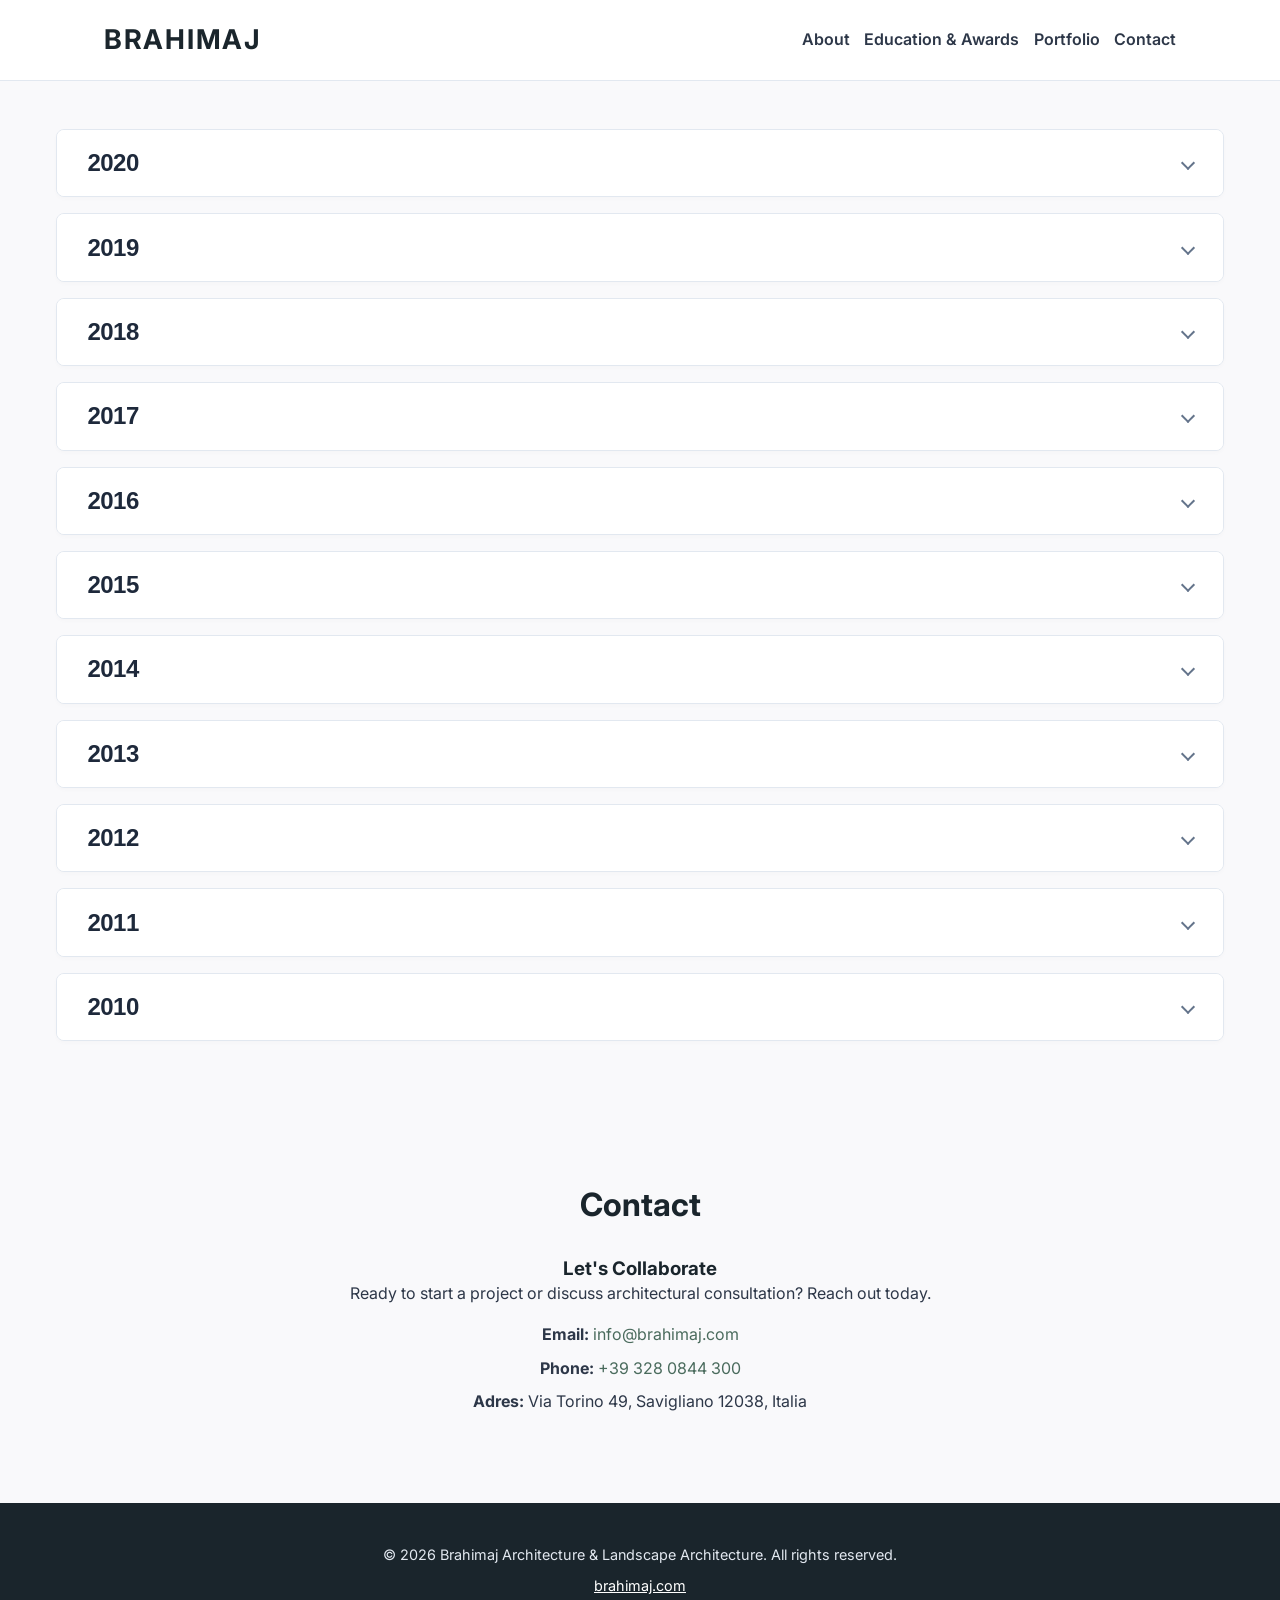
==== portfolio.html @ bae402e3 "Add files via upload" ====
<!DOCTYPE html>
<html lang="en">
<head>
  <meta charset="UTF-8">
  <meta name="viewport" content="width=device-width, initial-scale=1.0">
  <title>Brahimaj | Architecture & Landscape Architecture</title>
  <meta name="description" content="Portfolio of Brahimaj - Professional Architect & Landscape Architect. Discover awards, educational background, and architectural expertise.">
  <link rel="canonical" href="https://brahimaj.com/">
  <meta property="og:title" content="Brahimaj | Architecture & Landscape Architecture">
  <meta property="og:description" content="Explore the architectural and landscape design portfolio of Brahimaj.">
  <meta property="og:type" content="website">
  <meta property="og:url" content="https://brahimaj.com/">
  <meta property="og:image" content="profile.jpg">
  <link rel="preconnect" href="https://fonts.googleapis.com">
  <link rel="preconnect" href="https://fonts.gstatic.com" crossorigin>
  <link href="https://fonts.googleapis.com/css2?family=Inter:wght@300;400;600;700&display=swap" rel="stylesheet">
  <link rel="stylesheet" href="style.css">


</head>
<body>

  <a href="#main-content" class="skip-link">Skip to main content</a>

  <header class="header">
    <div class="container nav-container">
      <a href="https://brahimaj.com/" class="logo" aria-label="Brahimaj Architecture Homepage">BRAHIMAJ</a>
      <nav aria-label="Main Navigation">
        <ul class="nav-list">
          <li><a href="#about" class="nav-link">About</a></li>
          <li><a href="#qualifications" class="nav-link">Education & Awards</a></li>
          <li><a href="/portfolio" class="nav-link">Portfolio</a></li>
          <li><a href="#contact" class="nav-link">Contact</a></li>
        </ul>
      </nav>
    </div>
  </header>

<main class="portfolio-main">
  <div class="timeline-container">

    <div class="accordion-item">
      <button class="accordion-header" aria-expanded="false" aria-controls="content-2020">
        <span class="year-label">2020</span>
        <span class="accordion-icon" aria-hidden="true"></span>
      </button>
      
      <div id="content-2020" class="accordion-content" hidden>
        
        <section class="project-group">
          <h4 class="project-title">International Competition "Santiago Ydanez Museum"</h4>
          <div class="gallery-grid">
            <div class="gallery-item"><img src="img/101.jpg" alt="" loading="lazy"></div>
            <div class="gallery-item"><img src="img/102.jpg" alt="" loading="lazy"></div>
            <div class="gallery-item"><img src="img/103.jpg" alt="" loading="lazy"></div>
            <div class="gallery-item"><img src="img/104.jpg" alt="" loading="lazy"></div>
        </div>
            <p>Puente de Genave (Spain)</br>
            Project: Ermal Brahimaj (Teamleader), Elisa Siffredi, Elisa Raimondo, Sara Ghanadi, Amedeo Forcolin</p>
        </section>

        <section class="project-group">
          <h4 class="project-title">Competition "Pedestrian Bridge in the old Leopoldo II Bridge"</h4>
          <div class="gallery-grid">
            <div class="gallery-item"><img src="img/105.jpg" alt="" loading="lazy"></div>
            <div class="gallery-item"><img src="img/106.jpg" alt="" loading="lazy"></div>
            <div class="gallery-item"><img src="img/107.jpg" alt="" loading="lazy"></div>
            <div class="gallery-item"><img src="img/108.jpg" alt="" loading="lazy"></div>
        </div>
            <p>Prato (Italy)</br>
            Project: Ermal Brahimaj, Amedeo Forcolin, Guglielmo Guglielmi, Enrico Degiovanni, Sara Ghanadi, Elisa Siffredi</p>
        </section>

      </div>
    </div>

   
    <div class="accordion-item">
      <button class="accordion-header" aria-expanded="false" aria-controls="content-2019">
        <span class="year-label">2019</span>
        <span class="accordion-icon" aria-hidden="true"></span>
      </button>
      <div id="content-2019" class="accordion-content" hidden>
        <section class="project-group">
          <h4 class="project-title">International Competition "LETY MEMORIAL"</h4>
          <div class="gallery-grid">
            <div class="gallery-item"><img src="img/1901.jpg" alt="" loading="lazy"></div>
            <div class="gallery-item"><img src="img/1902.jpg" alt="" loading="lazy"></div>
            <div class="gallery-item"><img src="img/1903.jpg" alt="" loading="lazy"></div>
            <div class="gallery-item"><img src="img/1904.jpg" alt="" loading="lazy"></div>
        </div>
            <p>Lety (Czech Republic)</br>
            Project: Ermal Brahimaj (Teamleader), Alessio Primavera, Enrico Turini, Elena Varini, Robert Michaelis</p>
        </section>
      </div>
    </div>


 
    <div class="accordion-item">
      <button class="accordion-header" aria-expanded="false" aria-controls="content-2018">
        <span class="year-label">2018</span>
        <span class="accordion-icon" aria-hidden="true"></span>
      </button>
      
      <div id="content-2018" class="accordion-content" hidden>
        
        <section class="project-group">
          <h4 class="project-title">International Competition "Santiago Ydanez Museum"</h4>
          <div class="gallery-grid">
            <div class="gallery-item"><img src="img/101.jpg" alt="" loading="lazy"></div>
            <div class="gallery-item"><img src="img/102.jpg" alt="" loading="lazy"></div>
            <div class="gallery-item"><img src="img/103.jpg" alt="" loading="lazy"></div>
            <div class="gallery-item"><img src="img/104.jpg" alt="" loading="lazy"></div>
        </div>
            <p>Puente de Genave (Spain)</br>
            Project: Ermal Brahimaj (Teamleader), Elisa Siffredi, Elisa Raimondo, Sara Ghanadi, Amedeo Forcolin</p>
        </section>

        <section class="project-group">
          <h4 class="project-title">Competition "Pedestrian Bridge in the old Leopoldo II Bridge"</h4>
          <div class="gallery-grid">
            <div class="gallery-item"><img src="img/105.jpg" alt="" loading="lazy"></div>
            <div class="gallery-item"><img src="img/106.jpg" alt="" loading="lazy"></div>
            <div class="gallery-item"><img src="img/107.jpg" alt="" loading="lazy"></div>
            <div class="gallery-item"><img src="img/108.jpg" alt="" loading="lazy"></div>
        </div>
            <p>Prato (Italy)</br>
            Project: Ermal Brahimaj, Amedeo Forcolin, Guglielmo Guglielmi, Enrico Degiovanni, Sara Ghanadi, Elisa Siffredi</p>
        </section>

      </div>
    </div>

 
    <div class="accordion-item">
      <button class="accordion-header" aria-expanded="false" aria-controls="content-2017">
        <span class="year-label">2017</span>
        <span class="accordion-icon" aria-hidden="true"></span>
      </button>
      
      <div id="content-2017" class="accordion-content" hidden>
        
        <section class="project-group">
          <h4 class="project-title">International Competition "Santiago Ydanez Museum"</h4>
          <div class="gallery-grid">
            <div class="gallery-item"><img src="img/101.jpg" alt="" loading="lazy"></div>
            <div class="gallery-item"><img src="img/102.jpg" alt="" loading="lazy"></div>
            <div class="gallery-item"><img src="img/103.jpg" alt="" loading="lazy"></div>
            <div class="gallery-item"><img src="img/104.jpg" alt="" loading="lazy"></div>
        </div>
            <p>Puente de Genave (Spain)</br>
            Project: Ermal Brahimaj (Teamleader), Elisa Siffredi, Elisa Raimondo, Sara Ghanadi, Amedeo Forcolin</p>
        </section>

        <section class="project-group">
          <h4 class="project-title">Competition "Pedestrian Bridge in the old Leopoldo II Bridge"</h4>
          <div class="gallery-grid">
            <div class="gallery-item"><img src="img/105.jpg" alt="" loading="lazy"></div>
            <div class="gallery-item"><img src="img/106.jpg" alt="" loading="lazy"></div>
            <div class="gallery-item"><img src="img/107.jpg" alt="" loading="lazy"></div>
            <div class="gallery-item"><img src="img/108.jpg" alt="" loading="lazy"></div>
        </div>
            <p>Prato (Italy)</br>
            Project: Ermal Brahimaj, Amedeo Forcolin, Guglielmo Guglielmi, Enrico Degiovanni, Sara Ghanadi, Elisa Siffredi</p>
        </section>

      </div>
    </div>

  
    <div class="accordion-item">
      <button class="accordion-header" aria-expanded="false" aria-controls="content-2016">
        <span class="year-label">2016</span>
        <span class="accordion-icon" aria-hidden="true"></span>
      </button>
      <div id="content-2016" class="accordion-content" hidden>
        <section class="project-group">
          <h4 class="project-title">International Competition "EUROPAN CUNEO"</h4>
          <div class="gallery-grid">
            <div class="gallery-item"><img src="img/1601.jpg" alt="" loading="lazy"></div>
            <div class="gallery-item"><img src="img/1602.jpg" alt="" loading="lazy"></div>
            <div class="gallery-item"><img src="img/1603.jpg" alt="" loading="lazy"></div>
            <div class="gallery-item"><img src="img/1604.jpg" alt="" loading="lazy"></div>
        </div>
            <p>Cuneo (Italy)</br>
            Project: Ermal Brahimaj (Teamleader), Alessio Primavera, Roberta Sassone, Chiara Alifano, Gustavo Aranda, Serena Anfossi, Chiara Quintanal, Bianca Palmieri</p>
        </section>
      </div>
    </div>

  
    <div class="accordion-item">
      <button class="accordion-header" aria-expanded="false" aria-controls="content-2015">
        <span class="year-label">2015</span>
        <span class="accordion-icon" aria-hidden="true"></span>
      </button>
      
      <div id="content-2015" class="accordion-content" hidden>
        
        <section class="project-group">
          <h4 class="project-title">International Competition "Santiago Ydanez Museum"</h4>
          <div class="gallery-grid">
            <div class="gallery-item"><img src="img/101.jpg" alt="" loading="lazy"></div>
            <div class="gallery-item"><img src="img/102.jpg" alt="" loading="lazy"></div>
            <div class="gallery-item"><img src="img/103.jpg" alt="" loading="lazy"></div>
            <div class="gallery-item"><img src="img/104.jpg" alt="" loading="lazy"></div>
        </div>
            <p>Puente de Genave (Spain)</br>
            Project: Ermal Brahimaj (Teamleader), Elisa Siffredi, Elisa Raimondo, Sara Ghanadi, Amedeo Forcolin</p>
        </section>

        <section class="project-group">
          <h4 class="project-title">Competition "Pedestrian Bridge in the old Leopoldo II Bridge"</h4>
          <div class="gallery-grid">
            <div class="gallery-item"><img src="img/105.jpg" alt="" loading="lazy"></div>
            <div class="gallery-item"><img src="img/106.jpg" alt="" loading="lazy"></div>
            <div class="gallery-item"><img src="img/107.jpg" alt="" loading="lazy"></div>
            <div class="gallery-item"><img src="img/108.jpg" alt="" loading="lazy"></div>
        </div>
            <p>Prato (Italy)</br>
            Project: Ermal Brahimaj, Amedeo Forcolin, Guglielmo Guglielmi, Enrico Degiovanni, Sara Ghanadi, Elisa Siffredi</p>
        </section>

      </div>
    </div>

 
    <div class="accordion-item">
      <button class="accordion-header" aria-expanded="false" aria-controls="content-2014">
        <span class="year-label">2014</span>
        <span class="accordion-icon" aria-hidden="true"></span>
      </button>
      
      <div id="content-2014" class="accordion-content" hidden>
        
        <section class="project-group">
          <h4 class="project-title">International Competition "Santiago Ydanez Museum"</h4>
          <div class="gallery-grid">
            <div class="gallery-item"><img src="img/101.jpg" alt="" loading="lazy"></div>
            <div class="gallery-item"><img src="img/102.jpg" alt="" loading="lazy"></div>
            <div class="gallery-item"><img src="img/103.jpg" alt="" loading="lazy"></div>
            <div class="gallery-item"><img src="img/104.jpg" alt="" loading="lazy"></div>
        </div>
            <p>Puente de Genave (Spain)</br>
            Project: Ermal Brahimaj (Teamleader), Elisa Siffredi, Elisa Raimondo, Sara Ghanadi, Amedeo Forcolin</p>
        </section>

        <section class="project-group">
          <h4 class="project-title">Competition "Pedestrian Bridge in the old Leopoldo II Bridge"</h4>
          <div class="gallery-grid">
            <div class="gallery-item"><img src="img/105.jpg" alt="" loading="lazy"></div>
            <div class="gallery-item"><img src="img/106.jpg" alt="" loading="lazy"></div>
            <div class="gallery-item"><img src="img/107.jpg" alt="" loading="lazy"></div>
            <div class="gallery-item"><img src="img/108.jpg" alt="" loading="lazy"></div>
        </div>
            <p>Prato (Italy)</br>
            Project: Ermal Brahimaj, Amedeo Forcolin, Guglielmo Guglielmi, Enrico Degiovanni, Sara Ghanadi, Elisa Siffredi</p>
        </section>

      </div>
    </div>


   
    <div class="accordion-item">
      <button class="accordion-header" aria-expanded="false" aria-controls="content-2013">
        <span class="year-label">2013</span>
        <span class="accordion-icon" aria-hidden="true"></span>
      </button>
      
      <div id="content-2013" class="accordion-content" hidden>
        
        <section class="project-group">
          <h4 class="project-title">International Competition "Santiago Ydanez Museum"</h4>
          <div class="gallery-grid">
            <div class="gallery-item"><img src="img/101.jpg" alt="" loading="lazy"></div>
            <div class="gallery-item"><img src="img/102.jpg" alt="" loading="lazy"></div>
            <div class="gallery-item"><img src="img/103.jpg" alt="" loading="lazy"></div>
            <div class="gallery-item"><img src="img/104.jpg" alt="" loading="lazy"></div>
        </div>
            <p>Puente de Genave (Spain)</br>
            Project: Ermal Brahimaj (Teamleader), Elisa Siffredi, Elisa Raimondo, Sara Ghanadi, Amedeo Forcolin</p>
        </section>

        <section class="project-group">
          <h4 class="project-title">Competition "Pedestrian Bridge in the old Leopoldo II Bridge"</h4>
          <div class="gallery-grid">
            <div class="gallery-item"><img src="img/105.jpg" alt="" loading="lazy"></div>
            <div class="gallery-item"><img src="img/106.jpg" alt="" loading="lazy"></div>
            <div class="gallery-item"><img src="img/107.jpg" alt="" loading="lazy"></div>
            <div class="gallery-item"><img src="img/108.jpg" alt="" loading="lazy"></div>
        </div>
            <p>Prato (Italy)</br>
            Project: Ermal Brahimaj, Amedeo Forcolin, Guglielmo Guglielmi, Enrico Degiovanni, Sara Ghanadi, Elisa Siffredi</p>
        </section>

      </div>
    </div>

 
    <div class="accordion-item">
      <button class="accordion-header" aria-expanded="false" aria-controls="content-2012">
        <span class="year-label">2012</span>
        <span class="accordion-icon" aria-hidden="true"></span>
      </button>
      
      <div id="content-2012" class="accordion-content" hidden>
        
        <section class="project-group">
          <h4 class="project-title">Competition "New school building for Arbon"</h4>
          <div class="gallery-grid">
            <div class="gallery-item"><img src="img/1201.jpg" alt="" loading="lazy"></div>
            <div class="gallery-item"><img src="img/1202.jpg" alt="" loading="lazy"></div>
            <div class="gallery-item"><img src="img/1203.jpg" alt="" loading="lazy"></div>
            <div class="gallery-item"><img src="img/1204.jpg" alt="" loading="lazy"></div>
        </div>
            <p>Arbon (Swiss)</br>
            Project: Ermal Brahimaj (Teamleader), Alessio Primavera, Enrico Casetta, Luca Tesio, Robert Michaelis</p>
        </section>

        <section class="project-group">
          <h4 class="project-title">Competition "Riqualificazione di Malga Fosse"</h4>
          <div class="gallery-grid">
            <div class="gallery-item"><img src="img/1205.jpg" alt="" loading="lazy"></div>
            <div class="gallery-item"><img src="img/1206.jpg" alt="" loading="lazy"></div>
            <div class="gallery-item"><img src="img/1207.jpg" alt="" loading="lazy"></div>
            <div class="gallery-item"><img src="img/1208.jpg" alt="" loading="lazy"></div>
        </div>
            <p>Passo Rolle (Italy)</br>
            Project: Ermal Brahimaj (Teamleader), Alessio Primavera, Elisa Colombano, Emanuele Meinero</p>
        </section>
        
        <section class="project-group">
          <h4 class="project-title"><strong>1st Prize</strong> Competition of ideas "Riqualificazione della Piazza Nuova nel Comune di Aisone"</h4>
          <div class="gallery-grid">
            <div class="gallery-item"><img src="img/1209.jpg" alt="" loading="lazy"></div>
            <div class="gallery-item"><img src="img/1210.jpg" alt="" loading="lazy"></div>
            <div class="gallery-item"><img src="img/1211.jpg" alt="" loading="lazy"></div>
            <div class="gallery-item"><img src="img/1212.jpg" alt="" loading="lazy"></div>
        </div>
            <p>Aisone (Italy)</br>
            Project: Ermal Brahimaj (Teamleader), Marzia Bertaina, Monica Gribaudo</p>
        </section>

        <section class="project-group">
          <h4 class="project-title">Restricted Competition "Kulturquartier Historische Neustadt Lemgo"</h4>
          <div class="gallery-grid">
            <div class="gallery-item"><img src="img/1213.jpg" alt="" loading="lazy"></div>
            <div class="gallery-item"><img src="img/1214.jpg" alt="" loading="lazy"></div>
            <div class="gallery-item"><img src="img/1215.jpg" alt="" loading="lazy"></div>
            <div class="gallery-item"><img src="img/1216.jpg" alt="" loading="lazy"></div>
        </div>
            <p>Lemgo (Germany)</br>
            Project: Ermal Brahimaj (Teamleader), Alessio Primavera, Jörg Seitz, Robert Michaelis</p>
        </section>
      </div>
    </div>




































   
    <div class="accordion-item">
      <button class="accordion-header" aria-expanded="false" aria-controls="content-2011">
        <span class="year-label">2011</span>
        <span class="accordion-icon" aria-hidden="true"></span>
      </button>
      <div id="content-2011" class="accordion-content" hidden>
        <section class="project-group">
          <h4 class="project-title">Competition "Neubau Kindergarten und Musikprobelokal"</h4>
          <div class="gallery-grid">
            <div class="gallery-item"><img src="img/1101.jpg" alt="" loading="lazy"></div>
            <div class="gallery-item"><img src="img/1102.jpg" alt="" loading="lazy"></div>
            <div class="gallery-item"><img src="img/1103.jpg" alt="" loading="lazy"></div>
            <div class="gallery-item"><img src="img/1104.jpg" alt="" loading="lazy"></div>
        </div>
            <p>Schluderns (Italy)</br>
            Project: Ermal Brahimaj, LDA Studio, 2XLRM Architetti, Wolfgang Piller</p>
        </section>
        <section class="project-group">
          <h4 class="project-title">International Competition "New Bauhaus Museum"</h4>
          <div class="gallery-grid">
            <div class="gallery-item"><img src="img/1105.jpg" alt="" loading="lazy"></div>
            <div class="gallery-item"><img src="img/1106.jpg" alt="" loading="lazy"></div>
            <div class="gallery-item"><img src="img/1107.jpg" alt="" loading="lazy"></div>
            <div class="gallery-item"><img src="img/1108.jpg" alt="" loading="lazy"></div>
        </div>
            <p>Weimar (Germany)</br>
            Project: Ermal Brahimaj, Robert Michaelis</p>
        </section>
        <section class="project-group">
          <h4 class="project-title">International Competition "Olympic Infopoint"</h4>
          <div class="gallery-grid">
            <div class="gallery-item"><img src="img/1109.jpg" alt="" loading="lazy"></div>
            <div class="gallery-item"><img src="img/1110.jpg" alt="" loading="lazy"></div>
            <div class="gallery-item"><img src="img/1111.jpg" alt="" loading="lazy"></div>
            <div class="gallery-item"><img src="img/1112.jpg" alt="" loading="lazy"></div>
        </div>
            <p>London (UK)</br>
            Project: Ermal Brahimaj, Emanuele Meinero, Silvana Rodriguez, Monica Gribaudo</p>
        </section>
        <section class="project-group">
          <h4 class="project-title">International Competition "Serlachius Museum"</h4>
          <div class="gallery-grid">
            <div class="gallery-item"><img src="img/1113.jpg" alt="" loading="lazy"></div>
            <div class="gallery-item"><img src="img/1114.jpg" alt="" loading="lazy"></div>
            <div class="gallery-item"><img src="img/1115.jpg" alt="" loading="lazy"></div>
            <div class="gallery-item"><img src="img/1116.jpg" alt="" loading="lazy"></div>
        </div>
            <p>Mänttä (Finland)</br>
            Project: Ermal Brahimaj (Teamleader), Emanuele Meinero, Igor Selle, Bledar Seferi</p>
        </section>
      </div>
    </div>

    <div class="accordion-item">
      <button class="accordion-header" aria-expanded="false" aria-controls="content-2010">
        <span class="year-label">2010</span>
        <span class="accordion-icon" aria-hidden="true"></span>
      </button>
      <div id="content-2010" class="accordion-content" hidden>
        <section class="project-group">
          <h4 class="project-title">International Competition "Santiago Ydanez Museum"</h4>
          <div class="gallery-grid">
            <div class="gallery-item"><img src="img/101.jpg" alt="" loading="lazy"></div>
            <div class="gallery-item"><img src="img/102.jpg" alt="" loading="lazy"></div>
            <div class="gallery-item"><img src="img/103.jpg" alt="" loading="lazy"></div>
            <div class="gallery-item"><img src="img/104.jpg" alt="" loading="lazy"></div>
        </div>
            <p>Puente de Genave (Spain)</br>
            Project: Ermal Brahimaj (Teamleader), Elisa Siffredi, Elisa Raimondo, Sara Ghanadi, Amedeo Forcolin</p>
        </section>
        <section class="project-group">
          <h4 class="project-title">Competition "Pedestrian Bridge in the old Leopoldo II Bridge"</h4>
          <div class="gallery-grid">
            <div class="gallery-item"><img src="img/105.jpg" alt="" loading="lazy"></div>
            <div class="gallery-item"><img src="img/106.jpg" alt="" loading="lazy"></div>
            <div class="gallery-item"><img src="img/107.jpg" alt="" loading="lazy"></div>
            <div class="gallery-item"><img src="img/108.jpg" alt="" loading="lazy"></div>
        </div>
            <p>Prato (Italy)</br>
            Project: Ermal Brahimaj, Amedeo Forcolin, Guglielmo Guglielmi, Enrico Degiovanni, Sara Ghanadi, Elisa Siffredi</p>
        </section>
        <section class="project-group">
          <h4 class="project-title">International Competition "New City Library Bressanone"</h4>
          <div class="gallery-grid">
            <div class="gallery-item"><img src="img/109.jpg" alt="" loading="lazy"></div>
            <div class="gallery-item"><img src="img/110.jpg" alt="" loading="lazy"></div>
            <div class="gallery-item"><img src="img/111.jpg" alt="" loading="lazy"></div>
            <div class="gallery-item"><img src="img/112.jpg" alt="" loading="lazy"></div>
        </div>
            <p>Bressanone (Italy)</br>
            Project: Ermal Brahimaj, Paolo Luciano, Enrico Degiovanni, Elisa Colombano</p>
        </section>
        <section class="project-group">
          <h4 class="project-title">International competition on the future of north Turin"</h4>
          <div class="gallery-grid">
            <div class="gallery-item"><img src="img/113.jpg" alt="" loading="lazy"></div>
            <div class="gallery-item"><img src="img/114.jpg" alt="" loading="lazy"></div>
            <div class="gallery-item"><img src="img/115.jpg" alt="" loading="lazy"></div>
            <div class="gallery-item"><img src="img/116.jpg" alt="" loading="lazy"></div>
        </div>
            <p>Turin (Italy)</br>
            Project: Ermal Brahimaj, Monica Gribaudo, Paolo Luciano</p>
        </section>
        <section class="project-group">
          <h4 class="project-title">International Competition Villa della Regina</h4>
          <div class="gallery-grid">
            <div class="gallery-item"><img src="img/117.jpg" alt="" loading="lazy"></div>
            <div class="gallery-item"><img src="img/118.jpg" alt="" loading="lazy"></div>
            <div class="gallery-item"><img src="img/119.jpg" alt="" loading="lazy"></div>
            <div class="gallery-item"><img src="img/120.jpg" alt="" loading="lazy"></div>
        </div>
            <p>Turin (Italy)</br>
            Project: Ermal Brahimaj, Amedeo Forcolin, Ignazio Caruso, Igor Selle</p>
        </section>
        <section class="project-group">
          <h4 class="project-title">Competition for the construction of a residential neighborhood in Ghezzi</h4>
          <div class="gallery-grid">
            <div class="gallery-item"><img src="img/121.jpg" alt="" loading="lazy"></div>
            <div class="gallery-item"><img src="img/122.jpg" alt="" loading="lazy"></div>
            <div class="gallery-item"><img src="img/123.jpg" alt="" loading="lazy"></div>
            <div class="gallery-item"><img src="img/124.jpg" alt="" loading="lazy"></div>
        </div>
            <p>Chioggia (Italy)</br>
            Project: Ermal Brahimaj, Amedeo Forcolin, Igor Selle</p>
        </section>
      </div>
    </div>
  </div>

</main>

    <section id="contact" class="contact-section" aria-labelledby="contact-title">
      <div class="container">
        <h2 id="contact-title" class="section-title">Contact</h2>
          <div class="contact-info">
            <h3>Let's Collaborate</h3>
            <p>Ready to start a project or discuss architectural consultation? Reach out today.</p>
            <ul class="info-list">
              <li><strong>Email:</strong> <a href="mailto:info@brahimaj.com">info@brahimaj.com</a></li>
              <li><strong>Phone:</strong> <a href="tel:+39 328 0844 300">+39 328 0844 300</a></li>
              <li><strong>Adres:</strong> Via Torino 49, Savigliano 12038, Italia</li>
            </ul>
          </div>
      </div>
    </section>

  </main>

  <footer class="footer">
    <div class="container footer-content">
      <p>&copy; 2026 Brahimaj Architecture & Landscape Architecture. All rights reserved.</p>
      <p><a href="https://brahimaj.com/" class="footer-link">brahimaj.com</a></p>
    </div>
  </footer>

  <script>
    document.addEventListener('DOMContentLoaded', () => {
      const accordionHeaders = document.querySelectorAll('.accordion-header');
      accordionHeaders.forEach(header => {
        header.addEventListener('click', () => {
          const isExpanded = header.getAttribute('aria-expanded') === 'true';
          const contentId = header.getAttribute('aria-controls');
          const contentElement = document.getElementById(contentId);

          header.setAttribute('aria-expanded', !isExpanded);

          if (isExpanded) {
            contentElement.setAttribute('hidden', '');
          } else {
            contentElement.removeAttribute('hidden');
          }
        });
      });
    });
  </script>

</body>
</html>
---- style.css ----
:root {
  --primary-color: #1a252c; 
  --accent-color: #4a6b5d;    
  --background-light: #f9f9fb;  
  --card-bg: #ffffff;
  --text-main: #2d3748;
  --text-muted: #64748b;
  --border-color: #e2e8f0;
  --focus-ring: #2563eb;

  --font-family: 'Inter', -apple-system, BlinkMacSystemFont, "Segoe UI", Roboto, sans-serif;
  --container-width: 1120px;
  --transition-fast: 0.2s ease;
}

*, *::before, *::after {
  box-sizing: border-box;
  margin: 0;
  padding: 0;
}

html {
  scroll-behavior: smooth;
  font-size: 100%;
}

body {
  font-family: var(--font-family);
  background-color: var(--background-light);
  color: var(--text-main);
  line-height: 1.6;
  margin: 0;
  padding: 0;
}

a {
  color: var(--accent-color);
  text-decoration: none;
  transition: color var(--transition-fast);
}

a:hover, a:focus {
  text-decoration: underline;
}

:focus-visible {
  outline: 3px solid var(--focus-ring);
  outline-offset: 3px;
}

.skip-link {
  position: absolute;
  top: -100px;
  left: 1rem;
  background: var(--primary-color);
  color: #fff;
  padding: 0.75rem 1.25rem;
  z-index: 1000;
  transition: top var(--transition-fast);
}

.skip-link:focus {
  top: 1rem;
}

.container {
  max-width: var(--container-width);
  margin: 0 auto;
  padding: 0 1.5rem;
}

h1, h2, h3, h4 {
  color: var(--primary-color);
  line-height: 1.25;
}

.section-title {
  font-size: 2rem;
  text-align: center;
  margin-bottom: 2rem;
  font-weight: 700;
}

.btn {
  display: inline-block;
  padding: 0.85rem 1.75rem;
  border-radius: 4px;
  font-weight: 600;
  cursor: pointer;
  border: none;
  margin-right: 1rem;
  transition: background-color var(--transition-fast), transform var(--transition-fast);
}

.btn-primary {
  background-color: var(--primary-color);
  color: #ffffff;
}

.btn-primary:hover {
  background-color: var(--accent-color);
  text-decoration: none;
}

.header {
  background: #ffffff;
  border-bottom: 1px solid var(--border-color);
  position: sticky;
  top: 0;
  z-index: 100;
}

.nav-container {
  display: flex;
  justify-content: space-between;
  align-items: center;
  height: 80px;
  width: 100%;
}

.logo {
  font-size: 1.7rem;
  font-weight: 700;
  letter-spacing: 1.7px;
  color: var(--primary-color);
}

.nav-list {
  display: flex;
  list-style: none;
  gap: 0.9rem;
}

.nav-link {
  color: var(--text-main);
  font-weight: 600;
  text-align: center;
}

.nav-link:hover {
  color: var(--accent-color);
}

.hero-section {
  padding: 3rem 0;
}

.hero-grid {
  display: grid;
  grid-template-columns: 1fr;
  gap: 2rem;
  align-items: center;
}

@media (min-width: 768px) {
  .hero-grid {
    grid-template-columns: 1fr 1fr;
  }
}

.hero-image-wrapper {
  overflow: hidden;
  align-items: center;
  display: flex;
  margin-left: auto;
  margin-right: auto;
}

.profile-img {
  width: 300px;
  height: auto;
  display: flex;
  object-fit: cover;
  align-items: center;
}

.subtitle {
  display: block;
  text-transform: uppercase;
  font-size: 0.875rem;
  letter-spacing: 1.5px;
  color: var(--accent-color);
  font-weight: 600;
  margin-bottom: 0.75rem;
}

.hero-text h1 {
  font-size: 2.5rem;
  margin-bottom: 1.25rem;
}

.bio {
  color: var(--text-muted);
  font-size: 1.125rem;
  margin-bottom: 2rem;
}

.qualifications-section {
  padding: 3rem 0;
  background-color: #ffffff;
}

.qualifications-grid {
  display: grid;
  grid-template-columns: 1fr;
  gap: 2rem;
}

@media (min-width: 768px) {
  .qualifications-grid {
    grid-template-columns: 1fr 1fr;
  }
}

.card {
  background: var(--background-light);
  padding: 2.5rem;
  border-radius: 8px;
  border: 1px solid var(--border-color);
}

.card h3 {
  font-size: 1.4rem;
  margin-bottom: 1.5rem;
  padding-bottom: 0.5rem;
  border-bottom: 2px solid var(--accent-color);
}

.timeline-list {
  list-style: none;
}

.timeline-item {
  margin-bottom: 1.75rem;
}

.timeline-item:last-child {
  margin-bottom: 0;
}

.timeline-item h4 {
  font-size: 1rem;
  margin: 0.25rem 0;
}

.timeline-item .institution {
  color: var(--text-muted);
  font-size: 0.95rem;
}

.contact-section {
  padding: 5rem 0;
  text-align: center;
}

@media (min-width: 768px) {
  .contact-grid {
    grid-template-columns: 1fr 1fr;
  }
}

.info-list {
  list-style: none;
  margin-top: 1rem;
}

.info-list li {
  margin-bottom: 0.5rem;
}

.footer {
  background-color: var(--primary-color);
  color: #e2e8f0;
  padding: 2.5rem 0;
  text-align: center;
  font-size: 0.9rem;
}

.footer-content {
  display: flex;
  flex-direction: column;
  gap: 0.5rem;
}

.footer-link {
  color: #ffffff;
  text-decoration: underline;
}

.gallery-item img {
  width: 100%;
  height: 240px;        
  object-fit: cover;      
  border-radius: 4px;     
  display: block;
  transition: transform 0.3s ease;
}

.gallery-item img:hover {
  transform: scale(1.15);
}

@media (max-width: 900px) {
  .gallery-grid {
    grid-template-columns: repeat(2, 1fr);
  }
}

@media (max-width: 500px) {
  .gallery-grid {
    grid-template-columns: 1fr;
  }
  
  .gallery-item img {
    height: 280px; 
  }
}

.timeline-container {
  max-width: 1200px;
  margin: 2rem auto;
  padding: 1rem;
}

.accordion-item {
  margin-bottom: 1rem;
  border: 1px solid #e2e8f0;
  border-radius: 8px;
  background-color: #ffffff;
  overflow: hidden;
  box-shadow: 0 2px 4px rgba(0, 0, 0, 0.02);
  margin-left: auto;
  margin-right: auto;
}

.accordion-header {
  width: 100%;
  display: flex;
  justify-content: space-between;
  align-items: center;
  padding: 1.2rem 1.9rem;
  background-color: #ffffff;
  border: none;
  cursor: pointer;
  text-align: left;
  transition: background-color 0.2s ease;
}

.accordion-header:hover {
  background-color: #f8fafc;
}

.year-label {
  font-size: 1.5rem;
  font-weight: 600;
  color: #1e293b;
  letter-spacing: -0.5px;
}

.accordion-icon {
  width: 10px;
  height: 10px;
  border-right: 2px solid #64748b;
  border-bottom: 2px solid #64748b;
  transform: rotate(45deg);
  transition: transform 0.3s ease;
}

.accordion-header[aria-expanded="true"] .accordion-icon {
  transform: rotate(-135deg);
}

.accordion-content {
  padding: 0 2rem 2rem 2rem;
  border-top: 1px solid #f1f5f9;
  background-color: #fafbfc;
}

.project-group {
  margin-top: 2rem;
}

.project-title {
  font-size: 1.1rem;
  font-weight: 500;
  color: #334155;
  margin-bottom: 1rem;
  padding-bottom: 0.5rem;
  border-bottom: 1px solid #e2e8f0;
}

.gallery-grid {
  display: grid;
  grid-template-columns: repeat(4, 1fr);
  gap: 1rem;
}

.gallery-item img {
  width: 100%;
  height: 200px;
  object-fit: cover;
  border-radius: 4px;
  display: block;
}

@media (max-width: 900px) {
  .gallery-grid {
    grid-template-columns: repeat(2, 1fr);
  }
}

@media (max-width: 500px) {
  .gallery-grid {
    grid-template-columns: 1fr;
  }
  .accordion-header {
    padding: 1rem 1.25rem;
  }
}
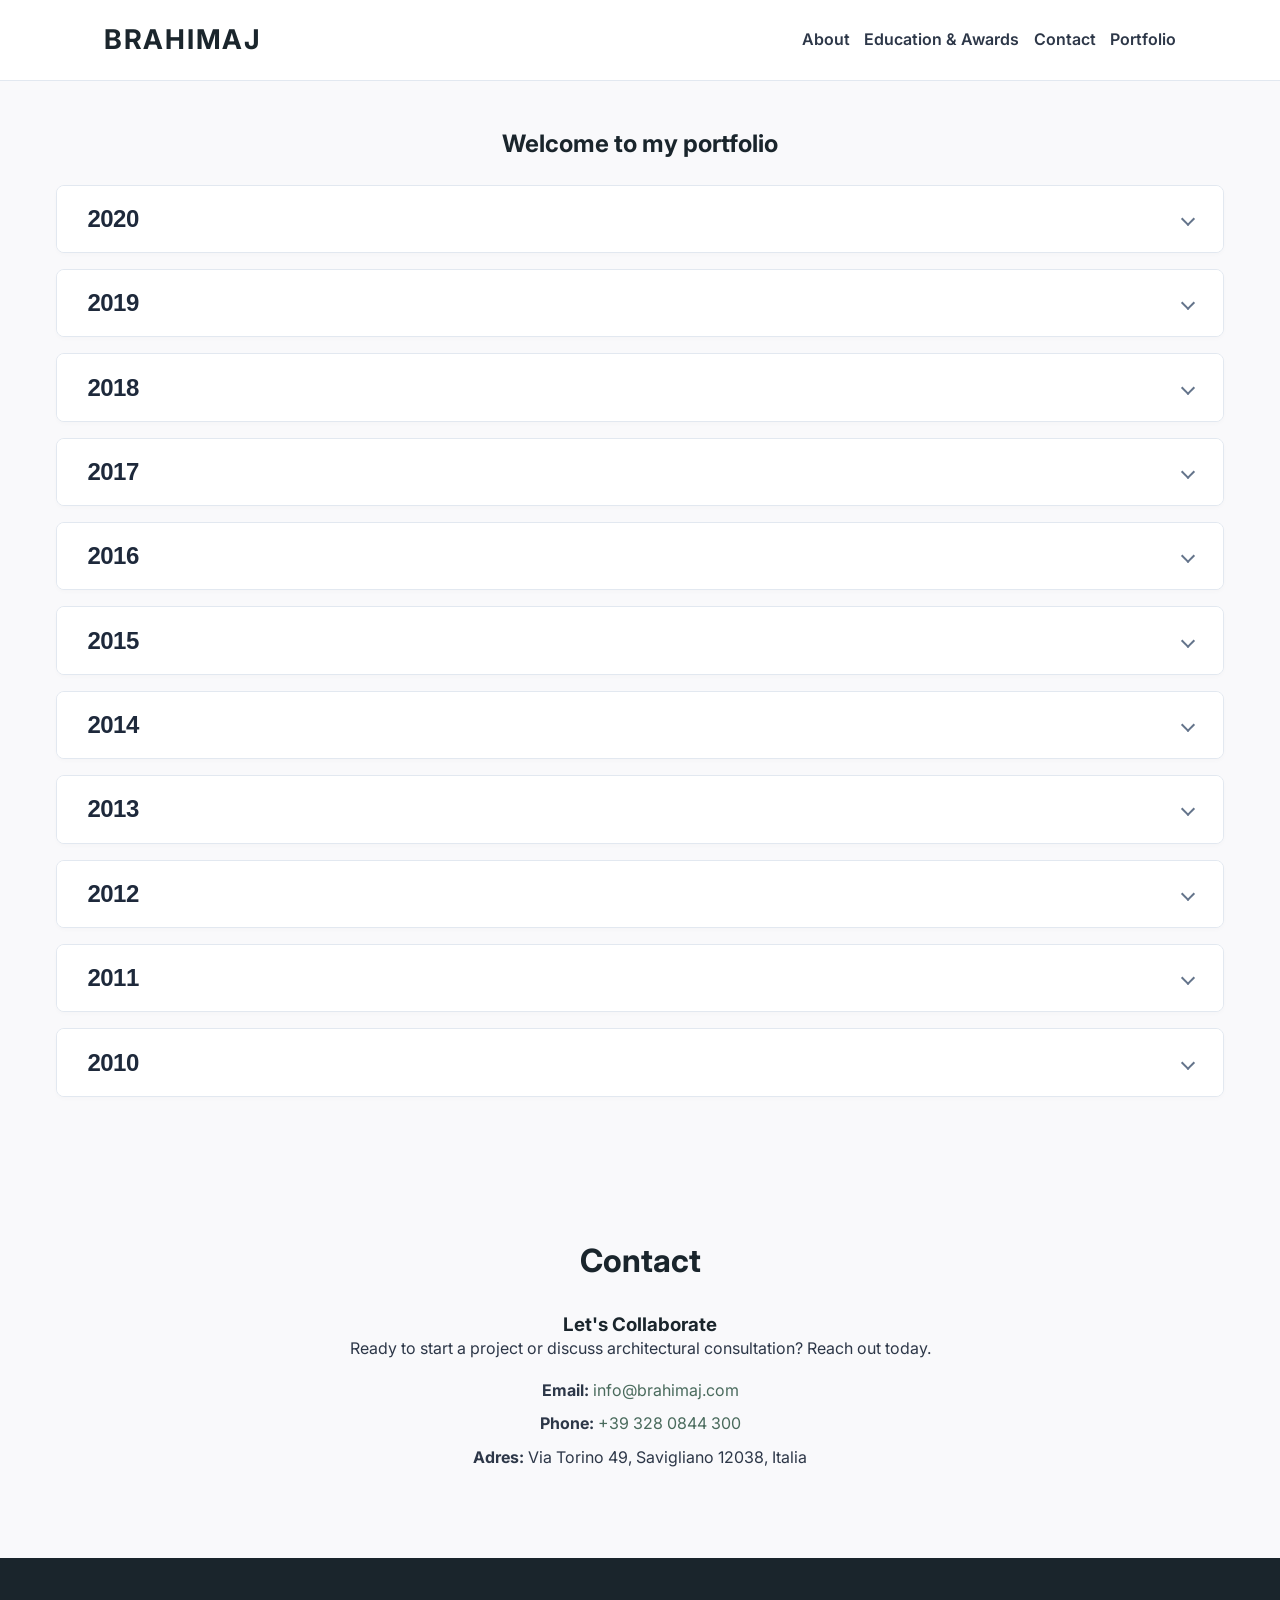
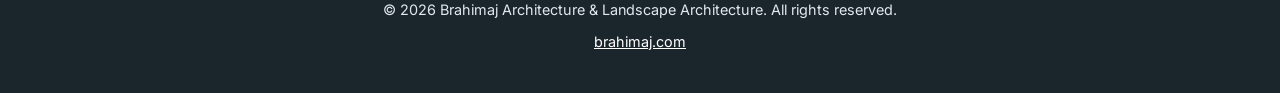
==== commit 25c254c4: "Add files via upload" ====
--- a/portfolio.html
+++ b/portfolio.html
@@ -11,6 +11,9 @@
   <meta property="og:type" content="website">
   <meta property="og:url" content="https://brahimaj.com/">
   <meta property="og:image" content="profile.jpg">
+  <link rel="icon" type="image/svg+xml" href="favicon.svg">
+  <link rel="icon" type="image/png" sizes="32x32" href="favicon.png">
+  <link rel="icon" type="image/svg+xml" href="favicon.svg">
   <link rel="preconnect" href="https://fonts.googleapis.com">
   <link rel="preconnect" href="https://fonts.gstatic.com" crossorigin>
   <link href="https://fonts.googleapis.com/css2?family=Inter:wght@300;400;600;700&display=swap" rel="stylesheet">
@@ -27,18 +30,18 @@
       <a href="https://brahimaj.com/" class="logo" aria-label="Brahimaj Architecture Homepage">BRAHIMAJ</a>
       <nav aria-label="Main Navigation">
         <ul class="nav-list">
-          <li><a href="#about" class="nav-link">About</a></li>
-          <li><a href="#qualifications" class="nav-link">Education & Awards</a></li>
-          <li><a href="/portfolio" class="nav-link">Portfolio</a></li>
-          <li><a href="#contact" class="nav-link">Contact</a></li>
+          <li><a href="index.html#about" class="nav-link">About</a></li>
+          <li><a href="index.html#qualifications" class="nav-link">Education & Awards</a></li>
+          <li><a href="index.html#contact" class="nav-link">Contact</a></li>
+          <li><a href="portfolio.html" class="nav-link">Portfolio</a></li>
         </ul>
       </nav>
     </div>
   </header>
 
-<main class="portfolio-main">
+<main id="main-content">
   <div class="timeline-container">
-
+        <h2>Welcome to my portfolio</h2></br>
     <div class="accordion-item">
       <button class="accordion-header" aria-expanded="false" aria-controls="content-2020">
         <span class="year-label">2020</span>
@@ -50,22 +53,22 @@
         <section class="project-group">
           <h4 class="project-title">International Competition "Santiago Ydanez Museum"</h4>
           <div class="gallery-grid">
-            <div class="gallery-item"><img src="img/101.jpg" alt="" loading="lazy"></div>
-            <div class="gallery-item"><img src="img/102.jpg" alt="" loading="lazy"></div>
-            <div class="gallery-item"><img src="img/103.jpg" alt="" loading="lazy"></div>
-            <div class="gallery-item"><img src="img/104.jpg" alt="" loading="lazy"></div>
-        </div>
-            <p>Puente de Genave (Spain)</br>
-            Project: Ermal Brahimaj (Teamleader), Elisa Siffredi, Elisa Raimondo, Sara Ghanadi, Amedeo Forcolin</p>
-        </section>
-
-        <section class="project-group">
-          <h4 class="project-title">Competition "Pedestrian Bridge in the old Leopoldo II Bridge"</h4>
-          <div class="gallery-grid">
-            <div class="gallery-item"><img src="img/105.jpg" alt="" loading="lazy"></div>
-            <div class="gallery-item"><img src="img/106.jpg" alt="" loading="lazy"></div>
-            <div class="gallery-item"><img src="img/107.jpg" alt="" loading="lazy"></div>
-            <div class="gallery-item"><img src="img/108.jpg" alt="" loading="lazy"></div>
+            <div class="gallery-item"><img src="101.jpg" alt="" loading="lazy"></div>
+            <div class="gallery-item"><img src="102.jpg" alt="" loading="lazy"></div>
+            <div class="gallery-item"><img src="103.jpg" alt="" loading="lazy"></div>
+            <div class="gallery-item"><img src="104.jpg" alt="" loading="lazy"></div>
+        </div>
+            <p>Puente de Genave (Spain)</br>
+            Project: Ermal Brahimaj (Teamleader), Elisa Siffredi, Elisa Raimondo, Sara Ghanadi, Amedeo Forcolin</p>
+        </section>
+
+        <section class="project-group">
+          <h4 class="project-title">Competition "Pedestrian Bridge in the old Leopoldo II Bridge"</h4>
+          <div class="gallery-grid">
+            <div class="gallery-item"><img src="105.jpg" alt="" loading="lazy"></div>
+            <div class="gallery-item"><img src="106.jpg" alt="" loading="lazy"></div>
+            <div class="gallery-item"><img src="107.jpg" alt="" loading="lazy"></div>
+            <div class="gallery-item"><img src="108.jpg" alt="" loading="lazy"></div>
         </div>
             <p>Prato (Italy)</br>
             Project: Ermal Brahimaj, Amedeo Forcolin, Guglielmo Guglielmi, Enrico Degiovanni, Sara Ghanadi, Elisa Siffredi</p>
@@ -84,10 +87,10 @@
         <section class="project-group">
           <h4 class="project-title">International Competition "LETY MEMORIAL"</h4>
           <div class="gallery-grid">
-            <div class="gallery-item"><img src="img/1901.jpg" alt="" loading="lazy"></div>
-            <div class="gallery-item"><img src="img/1902.jpg" alt="" loading="lazy"></div>
-            <div class="gallery-item"><img src="img/1903.jpg" alt="" loading="lazy"></div>
-            <div class="gallery-item"><img src="img/1904.jpg" alt="" loading="lazy"></div>
+            <div class="gallery-item"><img src="1901.jpg" alt="" loading="lazy"></div>
+            <div class="gallery-item"><img src="1902.jpg" alt="" loading="lazy"></div>
+            <div class="gallery-item"><img src="1903.jpg" alt="" loading="lazy"></div>
+            <div class="gallery-item"><img src="1904.jpg" alt="" loading="lazy"></div>
         </div>
             <p>Lety (Czech Republic)</br>
             Project: Ermal Brahimaj (Teamleader), Alessio Primavera, Enrico Turini, Elena Varini, Robert Michaelis</p>
@@ -108,22 +111,22 @@
         <section class="project-group">
           <h4 class="project-title">International Competition "Santiago Ydanez Museum"</h4>
           <div class="gallery-grid">
-            <div class="gallery-item"><img src="img/101.jpg" alt="" loading="lazy"></div>
-            <div class="gallery-item"><img src="img/102.jpg" alt="" loading="lazy"></div>
-            <div class="gallery-item"><img src="img/103.jpg" alt="" loading="lazy"></div>
-            <div class="gallery-item"><img src="img/104.jpg" alt="" loading="lazy"></div>
-        </div>
-            <p>Puente de Genave (Spain)</br>
-            Project: Ermal Brahimaj (Teamleader), Elisa Siffredi, Elisa Raimondo, Sara Ghanadi, Amedeo Forcolin</p>
-        </section>
-
-        <section class="project-group">
-          <h4 class="project-title">Competition "Pedestrian Bridge in the old Leopoldo II Bridge"</h4>
-          <div class="gallery-grid">
-            <div class="gallery-item"><img src="img/105.jpg" alt="" loading="lazy"></div>
-            <div class="gallery-item"><img src="img/106.jpg" alt="" loading="lazy"></div>
-            <div class="gallery-item"><img src="img/107.jpg" alt="" loading="lazy"></div>
-            <div class="gallery-item"><img src="img/108.jpg" alt="" loading="lazy"></div>
+            <div class="gallery-item"><img src="101.jpg" alt="" loading="lazy"></div>
+            <div class="gallery-item"><img src="102.jpg" alt="" loading="lazy"></div>
+            <div class="gallery-item"><img src="103.jpg" alt="" loading="lazy"></div>
+            <div class="gallery-item"><img src="104.jpg" alt="" loading="lazy"></div>
+        </div>
+            <p>Puente de Genave (Spain)</br>
+            Project: Ermal Brahimaj (Teamleader), Elisa Siffredi, Elisa Raimondo, Sara Ghanadi, Amedeo Forcolin</p>
+        </section>
+
+        <section class="project-group">
+          <h4 class="project-title">Competition "Pedestrian Bridge in the old Leopoldo II Bridge"</h4>
+          <div class="gallery-grid">
+            <div class="gallery-item"><img src="105.jpg" alt="" loading="lazy"></div>
+            <div class="gallery-item"><img src="106.jpg" alt="" loading="lazy"></div>
+            <div class="gallery-item"><img src="107.jpg" alt="" loading="lazy"></div>
+            <div class="gallery-item"><img src="108.jpg" alt="" loading="lazy"></div>
         </div>
             <p>Prato (Italy)</br>
             Project: Ermal Brahimaj, Amedeo Forcolin, Guglielmo Guglielmi, Enrico Degiovanni, Sara Ghanadi, Elisa Siffredi</p>
@@ -144,22 +147,22 @@
         <section class="project-group">
           <h4 class="project-title">International Competition "Santiago Ydanez Museum"</h4>
           <div class="gallery-grid">
-            <div class="gallery-item"><img src="img/101.jpg" alt="" loading="lazy"></div>
-            <div class="gallery-item"><img src="img/102.jpg" alt="" loading="lazy"></div>
-            <div class="gallery-item"><img src="img/103.jpg" alt="" loading="lazy"></div>
-            <div class="gallery-item"><img src="img/104.jpg" alt="" loading="lazy"></div>
-        </div>
-            <p>Puente de Genave (Spain)</br>
-            Project: Ermal Brahimaj (Teamleader), Elisa Siffredi, Elisa Raimondo, Sara Ghanadi, Amedeo Forcolin</p>
-        </section>
-
-        <section class="project-group">
-          <h4 class="project-title">Competition "Pedestrian Bridge in the old Leopoldo II Bridge"</h4>
-          <div class="gallery-grid">
-            <div class="gallery-item"><img src="img/105.jpg" alt="" loading="lazy"></div>
-            <div class="gallery-item"><img src="img/106.jpg" alt="" loading="lazy"></div>
-            <div class="gallery-item"><img src="img/107.jpg" alt="" loading="lazy"></div>
-            <div class="gallery-item"><img src="img/108.jpg" alt="" loading="lazy"></div>
+            <div class="gallery-item"><img src="101.jpg" alt="" loading="lazy"></div>
+            <div class="gallery-item"><img src="102.jpg" alt="" loading="lazy"></div>
+            <div class="gallery-item"><img src="103.jpg" alt="" loading="lazy"></div>
+            <div class="gallery-item"><img src="104.jpg" alt="" loading="lazy"></div>
+        </div>
+            <p>Puente de Genave (Spain)</br>
+            Project: Ermal Brahimaj (Teamleader), Elisa Siffredi, Elisa Raimondo, Sara Ghanadi, Amedeo Forcolin</p>
+        </section>
+
+        <section class="project-group">
+          <h4 class="project-title">Competition "Pedestrian Bridge in the old Leopoldo II Bridge"</h4>
+          <div class="gallery-grid">
+            <div class="gallery-item"><img src="105.jpg" alt="" loading="lazy"></div>
+            <div class="gallery-item"><img src="106.jpg" alt="" loading="lazy"></div>
+            <div class="gallery-item"><img src="107.jpg" alt="" loading="lazy"></div>
+            <div class="gallery-item"><img src="108.jpg" alt="" loading="lazy"></div>
         </div>
             <p>Prato (Italy)</br>
             Project: Ermal Brahimaj, Amedeo Forcolin, Guglielmo Guglielmi, Enrico Degiovanni, Sara Ghanadi, Elisa Siffredi</p>
@@ -178,10 +181,10 @@
         <section class="project-group">
           <h4 class="project-title">International Competition "EUROPAN CUNEO"</h4>
           <div class="gallery-grid">
-            <div class="gallery-item"><img src="img/1601.jpg" alt="" loading="lazy"></div>
-            <div class="gallery-item"><img src="img/1602.jpg" alt="" loading="lazy"></div>
-            <div class="gallery-item"><img src="img/1603.jpg" alt="" loading="lazy"></div>
-            <div class="gallery-item"><img src="img/1604.jpg" alt="" loading="lazy"></div>
+            <div class="gallery-item"><img src="1601.jpg" alt="" loading="lazy"></div>
+            <div class="gallery-item"><img src="1602.jpg" alt="" loading="lazy"></div>
+            <div class="gallery-item"><img src="1603.jpg" alt="" loading="lazy"></div>
+            <div class="gallery-item"><img src="1604.jpg" alt="" loading="lazy"></div>
         </div>
             <p>Cuneo (Italy)</br>
             Project: Ermal Brahimaj (Teamleader), Alessio Primavera, Roberta Sassone, Chiara Alifano, Gustavo Aranda, Serena Anfossi, Chiara Quintanal, Bianca Palmieri</p>
@@ -201,22 +204,22 @@
         <section class="project-group">
           <h4 class="project-title">International Competition "Santiago Ydanez Museum"</h4>
           <div class="gallery-grid">
-            <div class="gallery-item"><img src="img/101.jpg" alt="" loading="lazy"></div>
-            <div class="gallery-item"><img src="img/102.jpg" alt="" loading="lazy"></div>
-            <div class="gallery-item"><img src="img/103.jpg" alt="" loading="lazy"></div>
-            <div class="gallery-item"><img src="img/104.jpg" alt="" loading="lazy"></div>
-        </div>
-            <p>Puente de Genave (Spain)</br>
-            Project: Ermal Brahimaj (Teamleader), Elisa Siffredi, Elisa Raimondo, Sara Ghanadi, Amedeo Forcolin</p>
-        </section>
-
-        <section class="project-group">
-          <h4 class="project-title">Competition "Pedestrian Bridge in the old Leopoldo II Bridge"</h4>
-          <div class="gallery-grid">
-            <div class="gallery-item"><img src="img/105.jpg" alt="" loading="lazy"></div>
-            <div class="gallery-item"><img src="img/106.jpg" alt="" loading="lazy"></div>
-            <div class="gallery-item"><img src="img/107.jpg" alt="" loading="lazy"></div>
-            <div class="gallery-item"><img src="img/108.jpg" alt="" loading="lazy"></div>
+            <div class="gallery-item"><img src="1.jpg" alt="" loading="lazy"></div>
+            <div class="gallery-item"><img src="1.jpg" alt="" loading="lazy"></div>
+            <div class="gallery-item"><img src="1.jpg" alt="" loading="lazy"></div>
+            <div class="gallery-item"><img src="1.jpg" alt="" loading="lazy"></div>
+        </div>
+            <p>Puente de Genave (Spain)</br>
+            Project: Ermal Brahimaj (Teamleader), Elisa Siffredi, Elisa Raimondo, Sara Ghanadi, Amedeo Forcolin</p>
+        </section>
+
+        <section class="project-group">
+          <h4 class="project-title">Competition "Pedestrian Bridge in the old Leopoldo II Bridge"</h4>
+          <div class="gallery-grid">
+            <div class="gallery-item"><img src="1.jpg" alt="" loading="lazy"></div>
+            <div class="gallery-item"><img src="1.jpg" alt="" loading="lazy"></div>
+            <div class="gallery-item"><img src="1.jpg" alt="" loading="lazy"></div>
+            <div class="gallery-item"><img src="1.jpg" alt="" loading="lazy"></div>
         </div>
             <p>Prato (Italy)</br>
             Project: Ermal Brahimaj, Amedeo Forcolin, Guglielmo Guglielmi, Enrico Degiovanni, Sara Ghanadi, Elisa Siffredi</p>
@@ -237,22 +240,22 @@
         <section class="project-group">
           <h4 class="project-title">International Competition "Santiago Ydanez Museum"</h4>
           <div class="gallery-grid">
-            <div class="gallery-item"><img src="img/101.jpg" alt="" loading="lazy"></div>
-            <div class="gallery-item"><img src="img/102.jpg" alt="" loading="lazy"></div>
-            <div class="gallery-item"><img src="img/103.jpg" alt="" loading="lazy"></div>
-            <div class="gallery-item"><img src="img/104.jpg" alt="" loading="lazy"></div>
-        </div>
-            <p>Puente de Genave (Spain)</br>
-            Project: Ermal Brahimaj (Teamleader), Elisa Siffredi, Elisa Raimondo, Sara Ghanadi, Amedeo Forcolin</p>
-        </section>
-
-        <section class="project-group">
-          <h4 class="project-title">Competition "Pedestrian Bridge in the old Leopoldo II Bridge"</h4>
-          <div class="gallery-grid">
-            <div class="gallery-item"><img src="img/105.jpg" alt="" loading="lazy"></div>
-            <div class="gallery-item"><img src="img/106.jpg" alt="" loading="lazy"></div>
-            <div class="gallery-item"><img src="img/107.jpg" alt="" loading="lazy"></div>
-            <div class="gallery-item"><img src="img/108.jpg" alt="" loading="lazy"></div>
+            <div class="gallery-item"><img src="1.jpg" alt="" loading="lazy"></div>
+            <div class="gallery-item"><img src="1.jpg" alt="" loading="lazy"></div>
+            <div class="gallery-item"><img src="1.jpg" alt="" loading="lazy"></div>
+            <div class="gallery-item"><img src="1.jpg" alt="" loading="lazy"></div>
+        </div>
+            <p>Puente de Genave (Spain)</br>
+            Project: Ermal Brahimaj (Teamleader), Elisa Siffredi, Elisa Raimondo, Sara Ghanadi, Amedeo Forcolin</p>
+        </section>
+
+        <section class="project-group">
+          <h4 class="project-title">Competition "Pedestrian Bridge in the old Leopoldo II Bridge"</h4>
+          <div class="gallery-grid">
+            <div class="gallery-item"><img src="1.jpg" alt="" loading="lazy"></div>
+            <div class="gallery-item"><img src="1.jpg" alt="" loading="lazy"></div>
+            <div class="gallery-item"><img src="1.jpg" alt="" loading="lazy"></div>
+            <div class="gallery-item"><img src="1.jpg" alt="" loading="lazy"></div>
         </div>
             <p>Prato (Italy)</br>
             Project: Ermal Brahimaj, Amedeo Forcolin, Guglielmo Guglielmi, Enrico Degiovanni, Sara Ghanadi, Elisa Siffredi</p>
@@ -274,29 +277,57 @@
         <section class="project-group">
           <h4 class="project-title">International Competition "Santiago Ydanez Museum"</h4>
           <div class="gallery-grid">
-            <div class="gallery-item"><img src="img/101.jpg" alt="" loading="lazy"></div>
-            <div class="gallery-item"><img src="img/102.jpg" alt="" loading="lazy"></div>
-            <div class="gallery-item"><img src="img/103.jpg" alt="" loading="lazy"></div>
-            <div class="gallery-item"><img src="img/104.jpg" alt="" loading="lazy"></div>
-        </div>
-            <p>Puente de Genave (Spain)</br>
-            Project: Ermal Brahimaj (Teamleader), Elisa Siffredi, Elisa Raimondo, Sara Ghanadi, Amedeo Forcolin</p>
-        </section>
-
-        <section class="project-group">
-          <h4 class="project-title">Competition "Pedestrian Bridge in the old Leopoldo II Bridge"</h4>
-          <div class="gallery-grid">
-            <div class="gallery-item"><img src="img/105.jpg" alt="" loading="lazy"></div>
-            <div class="gallery-item"><img src="img/106.jpg" alt="" loading="lazy"></div>
-            <div class="gallery-item"><img src="img/107.jpg" alt="" loading="lazy"></div>
-            <div class="gallery-item"><img src="img/108.jpg" alt="" loading="lazy"></div>
-        </div>
-            <p>Prato (Italy)</br>
-            Project: Ermal Brahimaj, Amedeo Forcolin, Guglielmo Guglielmi, Enrico Degiovanni, Sara Ghanadi, Elisa Siffredi</p>
-        </section>
-
-      </div>
-    </div>
+            <div class="gallery-item"><img src="1.jpg" alt="" loading="lazy"></div>
+            <div class="gallery-item"><img src="1.jpg" alt="" loading="lazy"></div>
+            <div class="gallery-item"><img src="1.jpg" alt="" loading="lazy"></div>
+            <div class="gallery-item"><img src="1.jpg" alt="" loading="lazy"></div>
+        </div>
+            <p>Puente de Genave (Spain)</br>
+            Project: Ermal Brahimaj (Teamleader), Elisa Siffredi, Elisa Raimondo, Sara Ghanadi, Amedeo Forcolin</p>
+        </section>
+
+        <section class="project-group">
+          <h4 class="project-title">Competition "Pedestrian Bridge in the old Leopoldo II Bridge"</h4>
+          <div class="gallery-grid">
+            <div class="gallery-item"><img src="1.jpg" alt="" loading="lazy"></div>
+            <div class="gallery-item"><img src="1.jpg" alt="" loading="lazy"></div>
+            <div class="gallery-item"><img src="1.jpg" alt="" loading="lazy"></div>
+            <div class="gallery-item"><img src="1.jpg" alt="" loading="lazy"></div>
+        </div>
+            <p>Prato (Italy)</br>
+            Project: Ermal Brahimaj, Amedeo Forcolin, Guglielmo Guglielmi, Enrico Degiovanni, Sara Ghanadi, Elisa Siffredi</p>
+        </section>
+
+      </div>
+    </div>
+
+
+
+
+
+
+
+
+
+
+
+
+
+
+
+
+
+
+
+
+
+
+
+
+
+
+
+
 
  
     <div class="accordion-item">
@@ -310,10 +341,10 @@
         <section class="project-group">
           <h4 class="project-title">Competition "New school building for Arbon"</h4>
           <div class="gallery-grid">
-            <div class="gallery-item"><img src="img/1201.jpg" alt="" loading="lazy"></div>
-            <div class="gallery-item"><img src="img/1202.jpg" alt="" loading="lazy"></div>
-            <div class="gallery-item"><img src="img/1203.jpg" alt="" loading="lazy"></div>
-            <div class="gallery-item"><img src="img/1204.jpg" alt="" loading="lazy"></div>
+            <div class="gallery-item"><img src="1201.jpg" alt="" loading="lazy"></div>
+            <div class="gallery-item"><img src="1202.jpg" alt="" loading="lazy"></div>
+            <div class="gallery-item"><img src="1203.jpg" alt="" loading="lazy"></div>
+            <div class="gallery-item"><img src="1204.jpg" alt="" loading="lazy"></div>
         </div>
             <p>Arbon (Swiss)</br>
             Project: Ermal Brahimaj (Teamleader), Alessio Primavera, Enrico Casetta, Luca Tesio, Robert Michaelis</p>
@@ -322,10 +353,10 @@
         <section class="project-group">
           <h4 class="project-title">Competition "Riqualificazione di Malga Fosse"</h4>
           <div class="gallery-grid">
-            <div class="gallery-item"><img src="img/1205.jpg" alt="" loading="lazy"></div>
-            <div class="gallery-item"><img src="img/1206.jpg" alt="" loading="lazy"></div>
-            <div class="gallery-item"><img src="img/1207.jpg" alt="" loading="lazy"></div>
-            <div class="gallery-item"><img src="img/1208.jpg" alt="" loading="lazy"></div>
+            <div class="gallery-item"><img src="1205.jpg" alt="" loading="lazy"></div>
+            <div class="gallery-item"><img src="1206.jpg" alt="" loading="lazy"></div>
+            <div class="gallery-item"><img src="1207.jpg" alt="" loading="lazy"></div>
+            <div class="gallery-item"><img src="1208.jpg" alt="" loading="lazy"></div>
         </div>
             <p>Passo Rolle (Italy)</br>
             Project: Ermal Brahimaj (Teamleader), Alessio Primavera, Elisa Colombano, Emanuele Meinero</p>
@@ -334,10 +365,10 @@
         <section class="project-group">
           <h4 class="project-title"><strong>1st Prize</strong> Competition of ideas "Riqualificazione della Piazza Nuova nel Comune di Aisone"</h4>
           <div class="gallery-grid">
-            <div class="gallery-item"><img src="img/1209.jpg" alt="" loading="lazy"></div>
-            <div class="gallery-item"><img src="img/1210.jpg" alt="" loading="lazy"></div>
-            <div class="gallery-item"><img src="img/1211.jpg" alt="" loading="lazy"></div>
-            <div class="gallery-item"><img src="img/1212.jpg" alt="" loading="lazy"></div>
+            <div class="gallery-item"><img src="1209.jpg" alt="" loading="lazy"></div>
+            <div class="gallery-item"><img src="1210.jpg" alt="" loading="lazy"></div>
+            <div class="gallery-item"><img src="1211.jpg" alt="" loading="lazy"></div>
+            <div class="gallery-item"><img src="1212.jpg" alt="" loading="lazy"></div>
         </div>
             <p>Aisone (Italy)</br>
             Project: Ermal Brahimaj (Teamleader), Marzia Bertaina, Monica Gribaudo</p>
@@ -346,53 +377,17 @@
         <section class="project-group">
           <h4 class="project-title">Restricted Competition "Kulturquartier Historische Neustadt Lemgo"</h4>
           <div class="gallery-grid">
-            <div class="gallery-item"><img src="img/1213.jpg" alt="" loading="lazy"></div>
-            <div class="gallery-item"><img src="img/1214.jpg" alt="" loading="lazy"></div>
-            <div class="gallery-item"><img src="img/1215.jpg" alt="" loading="lazy"></div>
-            <div class="gallery-item"><img src="img/1216.jpg" alt="" loading="lazy"></div>
+            <div class="gallery-item"><img src="1213.jpg" alt="" loading="lazy"></div>
+            <div class="gallery-item"><img src="1214.jpg" alt="" loading="lazy"></div>
+            <div class="gallery-item"><img src="1215.jpg" alt="" loading="lazy"></div>
+            <div class="gallery-item"><img src="1216.jpg" alt="" loading="lazy"></div>
         </div>
             <p>Lemgo (Germany)</br>
             Project: Ermal Brahimaj (Teamleader), Alessio Primavera, Jörg Seitz, Robert Michaelis</p>
         </section>
       </div>
     </div>
-
-
-
-
-
-
-
-
-
-
-
-
-
-
-
-
-
-
-
-
-
-
-
-
-
-
-
-
-
-
-
-
-
-
-
-
-   
+ 
     <div class="accordion-item">
       <button class="accordion-header" aria-expanded="false" aria-controls="content-2011">
         <span class="year-label">2011</span>
@@ -402,10 +397,10 @@
         <section class="project-group">
           <h4 class="project-title">Competition "Neubau Kindergarten und Musikprobelokal"</h4>
           <div class="gallery-grid">
-            <div class="gallery-item"><img src="img/1101.jpg" alt="" loading="lazy"></div>
-            <div class="gallery-item"><img src="img/1102.jpg" alt="" loading="lazy"></div>
-            <div class="gallery-item"><img src="img/1103.jpg" alt="" loading="lazy"></div>
-            <div class="gallery-item"><img src="img/1104.jpg" alt="" loading="lazy"></div>
+            <div class="gallery-item"><img src="1101.jpg" alt="" loading="lazy"></div>
+            <div class="gallery-item"><img src="1102.jpg" alt="" loading="lazy"></div>
+            <div class="gallery-item"><img src="1103.jpg" alt="" loading="lazy"></div>
+            <div class="gallery-item"><img src="1104.jpg" alt="" loading="lazy"></div>
         </div>
             <p>Schluderns (Italy)</br>
             Project: Ermal Brahimaj, LDA Studio, 2XLRM Architetti, Wolfgang Piller</p>
@@ -413,10 +408,10 @@
         <section class="project-group">
           <h4 class="project-title">International Competition "New Bauhaus Museum"</h4>
           <div class="gallery-grid">
-            <div class="gallery-item"><img src="img/1105.jpg" alt="" loading="lazy"></div>
-            <div class="gallery-item"><img src="img/1106.jpg" alt="" loading="lazy"></div>
-            <div class="gallery-item"><img src="img/1107.jpg" alt="" loading="lazy"></div>
-            <div class="gallery-item"><img src="img/1108.jpg" alt="" loading="lazy"></div>
+            <div class="gallery-item"><img src="1105.jpg" alt="" loading="lazy"></div>
+            <div class="gallery-item"><img src="1106.jpg" alt="" loading="lazy"></div>
+            <div class="gallery-item"><img src="1107.jpg" alt="" loading="lazy"></div>
+            <div class="gallery-item"><img src="1108.jpg" alt="" loading="lazy"></div>
         </div>
             <p>Weimar (Germany)</br>
             Project: Ermal Brahimaj, Robert Michaelis</p>
@@ -424,10 +419,10 @@
         <section class="project-group">
           <h4 class="project-title">International Competition "Olympic Infopoint"</h4>
           <div class="gallery-grid">
-            <div class="gallery-item"><img src="img/1109.jpg" alt="" loading="lazy"></div>
-            <div class="gallery-item"><img src="img/1110.jpg" alt="" loading="lazy"></div>
-            <div class="gallery-item"><img src="img/1111.jpg" alt="" loading="lazy"></div>
-            <div class="gallery-item"><img src="img/1112.jpg" alt="" loading="lazy"></div>
+            <div class="gallery-item"><img src="1109.jpg" alt="" loading="lazy"></div>
+            <div class="gallery-item"><img src="1110.jpg" alt="" loading="lazy"></div>
+            <div class="gallery-item"><img src="1111.jpg" alt="" loading="lazy"></div>
+            <div class="gallery-item"><img src="1112.jpg" alt="" loading="lazy"></div>
         </div>
             <p>London (UK)</br>
             Project: Ermal Brahimaj, Emanuele Meinero, Silvana Rodriguez, Monica Gribaudo</p>
@@ -435,10 +430,10 @@
         <section class="project-group">
           <h4 class="project-title">International Competition "Serlachius Museum"</h4>
           <div class="gallery-grid">
-            <div class="gallery-item"><img src="img/1113.jpg" alt="" loading="lazy"></div>
-            <div class="gallery-item"><img src="img/1114.jpg" alt="" loading="lazy"></div>
-            <div class="gallery-item"><img src="img/1115.jpg" alt="" loading="lazy"></div>
-            <div class="gallery-item"><img src="img/1116.jpg" alt="" loading="lazy"></div>
+            <div class="gallery-item"><img src="1113.jpg" alt="" loading="lazy"></div>
+            <div class="gallery-item"><img src="1114.jpg" alt="" loading="lazy"></div>
+            <div class="gallery-item"><img src="1115.jpg" alt="" loading="lazy"></div>
+            <div class="gallery-item"><img src="1116.jpg" alt="" loading="lazy"></div>
         </div>
             <p>Mänttä (Finland)</br>
             Project: Ermal Brahimaj (Teamleader), Emanuele Meinero, Igor Selle, Bledar Seferi</p>
@@ -455,21 +450,21 @@
         <section class="project-group">
           <h4 class="project-title">International Competition "Santiago Ydanez Museum"</h4>
           <div class="gallery-grid">
-            <div class="gallery-item"><img src="img/101.jpg" alt="" loading="lazy"></div>
-            <div class="gallery-item"><img src="img/102.jpg" alt="" loading="lazy"></div>
-            <div class="gallery-item"><img src="img/103.jpg" alt="" loading="lazy"></div>
-            <div class="gallery-item"><img src="img/104.jpg" alt="" loading="lazy"></div>
-        </div>
-            <p>Puente de Genave (Spain)</br>
-            Project: Ermal Brahimaj (Teamleader), Elisa Siffredi, Elisa Raimondo, Sara Ghanadi, Amedeo Forcolin</p>
-        </section>
-        <section class="project-group">
-          <h4 class="project-title">Competition "Pedestrian Bridge in the old Leopoldo II Bridge"</h4>
-          <div class="gallery-grid">
-            <div class="gallery-item"><img src="img/105.jpg" alt="" loading="lazy"></div>
-            <div class="gallery-item"><img src="img/106.jpg" alt="" loading="lazy"></div>
-            <div class="gallery-item"><img src="img/107.jpg" alt="" loading="lazy"></div>
-            <div class="gallery-item"><img src="img/108.jpg" alt="" loading="lazy"></div>
+            <div class="gallery-item"><img src="101.jpg" alt="" loading="lazy"></div>
+            <div class="gallery-item"><img src="102.jpg" alt="" loading="lazy"></div>
+            <div class="gallery-item"><img src="103.jpg" alt="" loading="lazy"></div>
+            <div class="gallery-item"><img src="104.jpg" alt="" loading="lazy"></div>
+        </div>
+            <p>Puente de Genave (Spain)</br>
+            Project: Ermal Brahimaj (Teamleader), Elisa Siffredi, Elisa Raimondo, Sara Ghanadi, Amedeo Forcolin</p>
+        </section>
+        <section class="project-group">
+          <h4 class="project-title">Competition "Pedestrian Bridge in the old Leopoldo II Bridge"</h4>
+          <div class="gallery-grid">
+            <div class="gallery-item"><img src="105.jpg" alt="" loading="lazy"></div>
+            <div class="gallery-item"><img src="106.jpg" alt="" loading="lazy"></div>
+            <div class="gallery-item"><img src="107.jpg" alt="" loading="lazy"></div>
+            <div class="gallery-item"><img src="108.jpg" alt="" loading="lazy"></div>
         </div>
             <p>Prato (Italy)</br>
             Project: Ermal Brahimaj, Amedeo Forcolin, Guglielmo Guglielmi, Enrico Degiovanni, Sara Ghanadi, Elisa Siffredi</p>
@@ -477,10 +472,10 @@
         <section class="project-group">
           <h4 class="project-title">International Competition "New City Library Bressanone"</h4>
           <div class="gallery-grid">
-            <div class="gallery-item"><img src="img/109.jpg" alt="" loading="lazy"></div>
-            <div class="gallery-item"><img src="img/110.jpg" alt="" loading="lazy"></div>
-            <div class="gallery-item"><img src="img/111.jpg" alt="" loading="lazy"></div>
-            <div class="gallery-item"><img src="img/112.jpg" alt="" loading="lazy"></div>
+            <div class="gallery-item"><img src="109.jpg" alt="" loading="lazy"></div>
+            <div class="gallery-item"><img src="110.jpg" alt="" loading="lazy"></div>
+            <div class="gallery-item"><img src="111.jpg" alt="" loading="lazy"></div>
+            <div class="gallery-item"><img src="112.jpg" alt="" loading="lazy"></div>
         </div>
             <p>Bressanone (Italy)</br>
             Project: Ermal Brahimaj, Paolo Luciano, Enrico Degiovanni, Elisa Colombano</p>
@@ -488,10 +483,10 @@
         <section class="project-group">
           <h4 class="project-title">International competition on the future of north Turin"</h4>
           <div class="gallery-grid">
-            <div class="gallery-item"><img src="img/113.jpg" alt="" loading="lazy"></div>
-            <div class="gallery-item"><img src="img/114.jpg" alt="" loading="lazy"></div>
-            <div class="gallery-item"><img src="img/115.jpg" alt="" loading="lazy"></div>
-            <div class="gallery-item"><img src="img/116.jpg" alt="" loading="lazy"></div>
+            <div class="gallery-item"><img src="113.jpg" alt="" loading="lazy"></div>
+            <div class="gallery-item"><img src="114.jpg" alt="" loading="lazy"></div>
+            <div class="gallery-item"><img src="115.jpg" alt="" loading="lazy"></div>
+            <div class="gallery-item"><img src="116.jpg" alt="" loading="lazy"></div>
         </div>
             <p>Turin (Italy)</br>
             Project: Ermal Brahimaj, Monica Gribaudo, Paolo Luciano</p>
@@ -499,10 +494,10 @@
         <section class="project-group">
           <h4 class="project-title">International Competition Villa della Regina</h4>
           <div class="gallery-grid">
-            <div class="gallery-item"><img src="img/117.jpg" alt="" loading="lazy"></div>
-            <div class="gallery-item"><img src="img/118.jpg" alt="" loading="lazy"></div>
-            <div class="gallery-item"><img src="img/119.jpg" alt="" loading="lazy"></div>
-            <div class="gallery-item"><img src="img/120.jpg" alt="" loading="lazy"></div>
+            <div class="gallery-item"><img src="117.jpg" alt="" loading="lazy"></div>
+            <div class="gallery-item"><img src="118.jpg" alt="" loading="lazy"></div>
+            <div class="gallery-item"><img src="119.jpg" alt="" loading="lazy"></div>
+            <div class="gallery-item"><img src="120.jpg" alt="" loading="lazy"></div>
         </div>
             <p>Turin (Italy)</br>
             Project: Ermal Brahimaj, Amedeo Forcolin, Ignazio Caruso, Igor Selle</p>
@@ -510,10 +505,10 @@
         <section class="project-group">
           <h4 class="project-title">Competition for the construction of a residential neighborhood in Ghezzi</h4>
           <div class="gallery-grid">
-            <div class="gallery-item"><img src="img/121.jpg" alt="" loading="lazy"></div>
-            <div class="gallery-item"><img src="img/122.jpg" alt="" loading="lazy"></div>
-            <div class="gallery-item"><img src="img/123.jpg" alt="" loading="lazy"></div>
-            <div class="gallery-item"><img src="img/124.jpg" alt="" loading="lazy"></div>
+            <div class="gallery-item"><img src="121.jpg" alt="" loading="lazy"></div>
+            <div class="gallery-item"><img src="122.jpg" alt="" loading="lazy"></div>
+            <div class="gallery-item"><img src="123.jpg" alt="" loading="lazy"></div>
+            <div class="gallery-item"><img src="124.jpg" alt="" loading="lazy"></div>
         </div>
             <p>Chioggia (Italy)</br>
             Project: Ermal Brahimaj, Amedeo Forcolin, Igor Selle</p>
--- a/style.css
+++ b/style.css
@@ -416,4 +416,8 @@
   .accordion-header {
     padding: 1rem 1.25rem;
   }
+}
+
+.timeline-container{
+  text-align: center;
 }
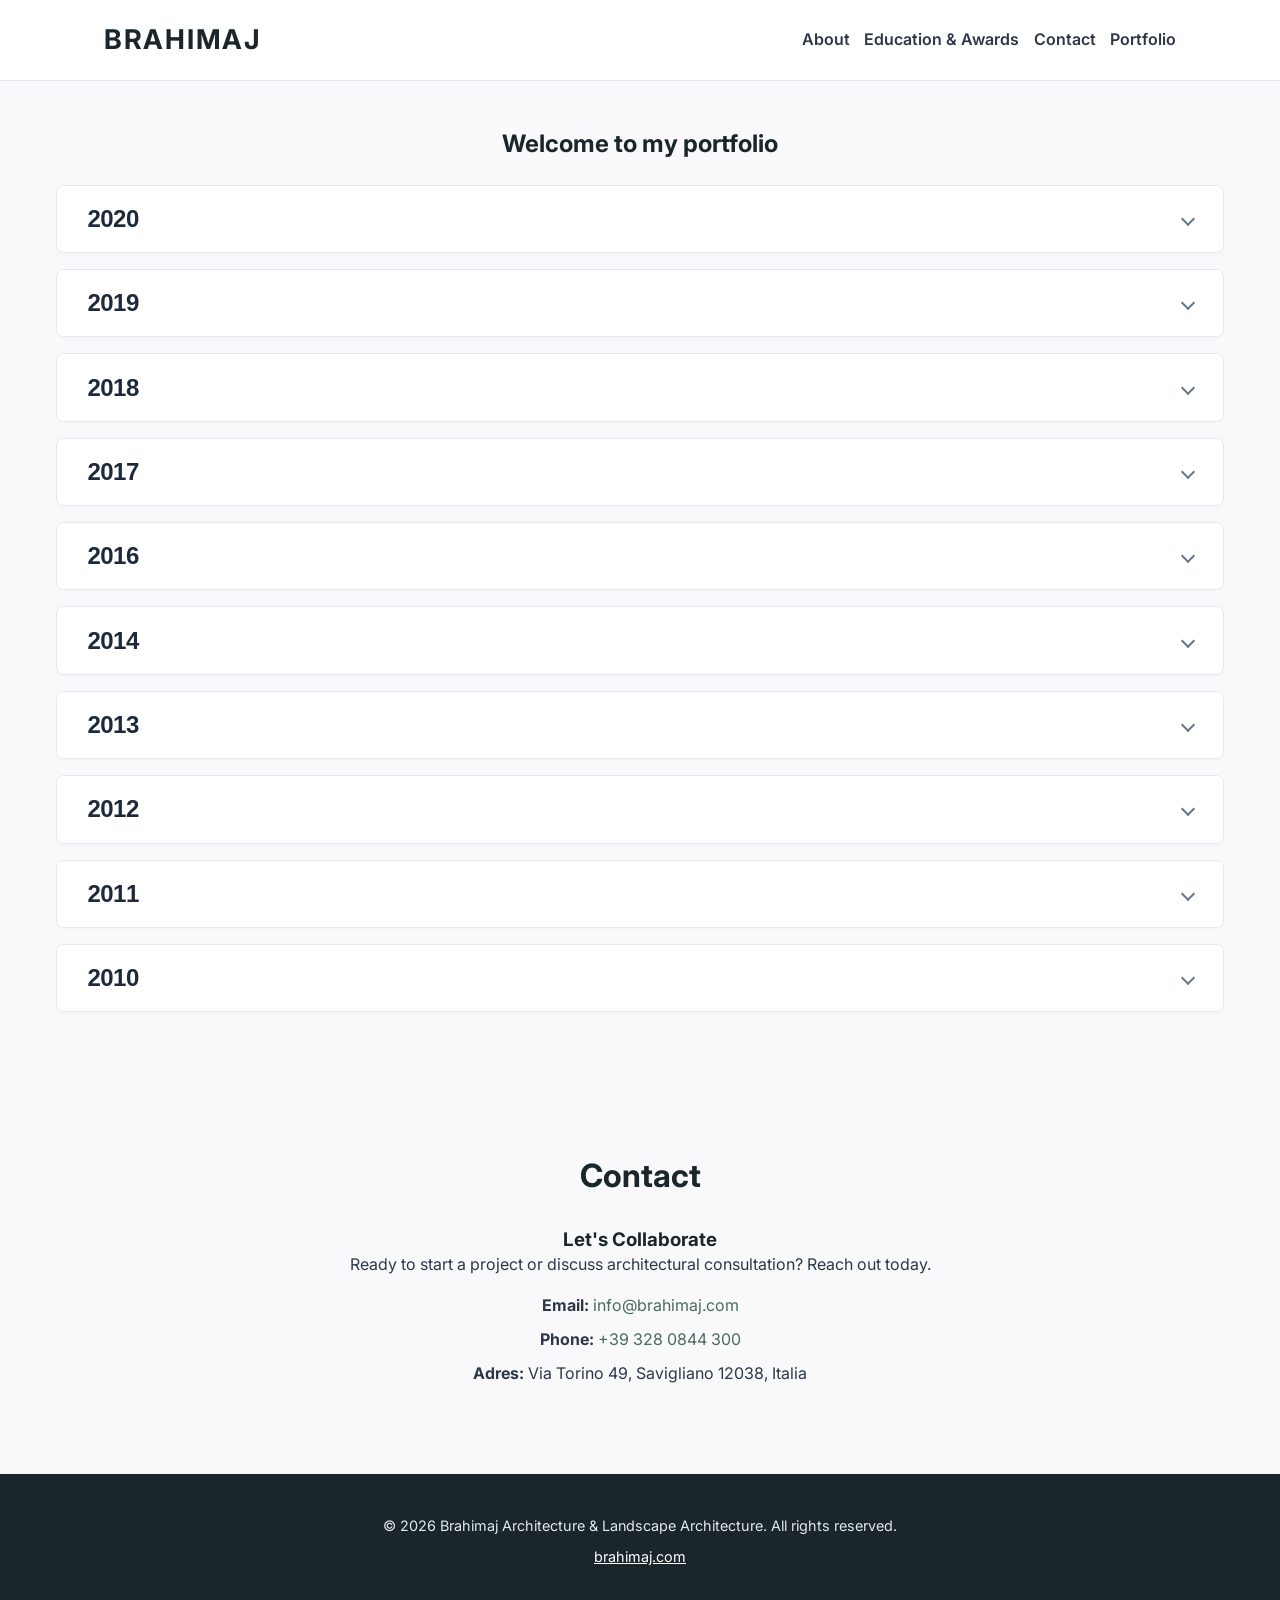
==== commit 52b2f097: "Add files via upload" ====
--- a/portfolio.html
+++ b/portfolio.html
@@ -51,27 +51,38 @@
       <div id="content-2020" class="accordion-content" hidden>
         
         <section class="project-group">
-          <h4 class="project-title">International Competition "Santiago Ydanez Museum"</h4>
-          <div class="gallery-grid">
-            <div class="gallery-item"><img src="101.jpg" alt="" loading="lazy"></div>
-            <div class="gallery-item"><img src="102.jpg" alt="" loading="lazy"></div>
-            <div class="gallery-item"><img src="103.jpg" alt="" loading="lazy"></div>
-            <div class="gallery-item"><img src="104.jpg" alt="" loading="lazy"></div>
-        </div>
-            <p>Puente de Genave (Spain)</br>
-            Project: Ermal Brahimaj (Teamleader), Elisa Siffredi, Elisa Raimondo, Sara Ghanadi, Amedeo Forcolin</p>
-        </section>
-
-        <section class="project-group">
-          <h4 class="project-title">Competition "Pedestrian Bridge in the old Leopoldo II Bridge"</h4>
-          <div class="gallery-grid">
-            <div class="gallery-item"><img src="105.jpg" alt="" loading="lazy"></div>
-            <div class="gallery-item"><img src="106.jpg" alt="" loading="lazy"></div>
-            <div class="gallery-item"><img src="107.jpg" alt="" loading="lazy"></div>
-            <div class="gallery-item"><img src="108.jpg" alt="" loading="lazy"></div>
-        </div>
-            <p>Prato (Italy)</br>
-            Project: Ermal Brahimaj, Amedeo Forcolin, Guglielmo Guglielmi, Enrico Degiovanni, Sara Ghanadi, Elisa Siffredi</p>
+          <h4 class="project-title">Competition "POLO SCOLASTICO - BEVAGNA"</h4>
+          <div class="gallery-grid">
+            <div class="gallery-item"><img src="2001.jpg" alt="" loading="lazy"></div>
+            <div class="gallery-item"><img src="2002.jpg" alt="" loading="lazy"></div>
+            <div class="gallery-item"><img src="2003.jpg" alt="" loading="lazy"></div>
+        </div>
+            <p>Bevagna (Italia)</br>
+            Project: Ermal Brahimaj </br>Consulenza: Elisa Rigoni, Romira Brahimaj</p>
+        </section>
+
+        <section class="project-group">
+          <h4 class="project-title">Competition "POLO SCOLASTICO - PETRIOLO"</h4>
+          <div class="gallery-grid">
+            <div class="gallery-item"><img src="2004.jpg" alt="" loading="lazy"></div>
+            <div class="gallery-item"><img src="2005.jpg" alt="" loading="lazy"></div>
+            <div class="gallery-item"><img src="2006.jpg" alt="" loading="lazy"></div>
+            <div class="gallery-item"><img src="2007.jpg" alt="" loading="lazy"></div>
+        </div>
+            <p>Petriolo (Italia)</br>
+            Project: Ermal Brahimaj</p>
+        </section>
+
+        <section class="project-group">
+          <h4 class="project-title">International Competition "SILICON VALLEY LANDMARK"</h4>
+          <div class="gallery-grid">
+            <div class="gallery-item"><img src="2008.jpg" alt="" loading="lazy"></div>
+            <div class="gallery-item"><img src="2009.jpg" alt="" loading="lazy"></div>
+            <div class="gallery-item"><img src="2010.jpg" alt="" loading="lazy"></div>
+            <div class="gallery-item"><img src="2011.jpg" alt="" loading="lazy"></div>
+        </div>
+            <p>San Jose (USA)</br>
+            Project: Ermal Brahimaj (Teamleader), Alessio Primavera</p>
         </section>
 
       </div>
@@ -97,81 +108,89 @@
         </section>
       </div>
     </div>
-
-
  
     <div class="accordion-item">
       <button class="accordion-header" aria-expanded="false" aria-controls="content-2018">
         <span class="year-label">2018</span>
         <span class="accordion-icon" aria-hidden="true"></span>
       </button>
-      
       <div id="content-2018" class="accordion-content" hidden>
-        
-        <section class="project-group">
-          <h4 class="project-title">International Competition "Santiago Ydanez Museum"</h4>
-          <div class="gallery-grid">
-            <div class="gallery-item"><img src="101.jpg" alt="" loading="lazy"></div>
-            <div class="gallery-item"><img src="102.jpg" alt="" loading="lazy"></div>
-            <div class="gallery-item"><img src="103.jpg" alt="" loading="lazy"></div>
-            <div class="gallery-item"><img src="104.jpg" alt="" loading="lazy"></div>
-        </div>
-            <p>Puente de Genave (Spain)</br>
-            Project: Ermal Brahimaj (Teamleader), Elisa Siffredi, Elisa Raimondo, Sara Ghanadi, Amedeo Forcolin</p>
-        </section>
-
-        <section class="project-group">
-          <h4 class="project-title">Competition "Pedestrian Bridge in the old Leopoldo II Bridge"</h4>
-          <div class="gallery-grid">
-            <div class="gallery-item"><img src="105.jpg" alt="" loading="lazy"></div>
-            <div class="gallery-item"><img src="106.jpg" alt="" loading="lazy"></div>
-            <div class="gallery-item"><img src="107.jpg" alt="" loading="lazy"></div>
-            <div class="gallery-item"><img src="108.jpg" alt="" loading="lazy"></div>
-        </div>
-            <p>Prato (Italy)</br>
-            Project: Ermal Brahimaj, Amedeo Forcolin, Guglielmo Guglielmi, Enrico Degiovanni, Sara Ghanadi, Elisa Siffredi</p>
-        </section>
-
-      </div>
-    </div>
-
- 
+        <section class="project-group">
+          <h4 class="project-title">Competition "CITTA' DEI TALENTI - CRC"</h4>
+          <div class="gallery-grid">
+            <div class="gallery-item"><img src="1801.jpg" alt="" loading="lazy"></div>
+            <div class="gallery-item"><img src="1802.jpg" alt="" loading="lazy"></div>
+            <div class="gallery-item"><img src="1803.jpg" alt="" loading="lazy"></div>
+            <div class="gallery-item"><img src="1804.jpg" alt="" loading="lazy"></div>
+        </div>
+            <p>Cuneo (Italia)</br>
+            Project: Ermal Brahimaj, Marta Finotto</p>
+        </section>
+        <section class="project-group">
+          <h4 class="project-title">International Competition "SMÍCHOV SCHOOL"</h4>
+          <div class="gallery-grid">
+            <div class="gallery-item"><img src="1805.jpg" alt="" loading="lazy"></div>
+            <div class="gallery-item"><img src="1806.jpg" alt="" loading="lazy"></div>
+            <div class="gallery-item"><img src="1807.jpg" alt="" loading="lazy"></div>
+            <div class="gallery-item"><img src="1808.jpg" alt="" loading="lazy"></div>
+        </div>
+            <p>Prague (Czech Republic)</br>
+            Project: Ermal Brahimaj</p>
+        </section>
+      </div>
+    </div>
+
     <div class="accordion-item">
       <button class="accordion-header" aria-expanded="false" aria-controls="content-2017">
         <span class="year-label">2017</span>
         <span class="accordion-icon" aria-hidden="true"></span>
       </button>
-      
+
       <div id="content-2017" class="accordion-content" hidden>
-        
-        <section class="project-group">
-          <h4 class="project-title">International Competition "Santiago Ydanez Museum"</h4>
-          <div class="gallery-grid">
-            <div class="gallery-item"><img src="101.jpg" alt="" loading="lazy"></div>
-            <div class="gallery-item"><img src="102.jpg" alt="" loading="lazy"></div>
-            <div class="gallery-item"><img src="103.jpg" alt="" loading="lazy"></div>
-            <div class="gallery-item"><img src="104.jpg" alt="" loading="lazy"></div>
-        </div>
-            <p>Puente de Genave (Spain)</br>
-            Project: Ermal Brahimaj (Teamleader), Elisa Siffredi, Elisa Raimondo, Sara Ghanadi, Amedeo Forcolin</p>
-        </section>
-
-        <section class="project-group">
-          <h4 class="project-title">Competition "Pedestrian Bridge in the old Leopoldo II Bridge"</h4>
-          <div class="gallery-grid">
-            <div class="gallery-item"><img src="105.jpg" alt="" loading="lazy"></div>
-            <div class="gallery-item"><img src="106.jpg" alt="" loading="lazy"></div>
-            <div class="gallery-item"><img src="107.jpg" alt="" loading="lazy"></div>
-            <div class="gallery-item"><img src="108.jpg" alt="" loading="lazy"></div>
-        </div>
-            <p>Prato (Italy)</br>
-            Project: Ermal Brahimaj, Amedeo Forcolin, Guglielmo Guglielmi, Enrico Degiovanni, Sara Ghanadi, Elisa Siffredi</p>
-        </section>
-
-      </div>
-    </div>
-
-  
+        <section class="project-group">
+          <h4 class="project-title"><strong>1st Prize </strong>International Competition "SCUOLE INNOVATIVE"</h4>
+          <div class="gallery-grid">
+            <div class="gallery-item"><img src="1701.jpg" alt="" loading="lazy"></div>
+            <div class="gallery-item"><img src="1702.jpg" alt="" loading="lazy"></div>
+            <div class="gallery-item"><img src="1703.jpg" alt="" loading="lazy"></div>
+            <div class="gallery-item"><img src="1704.jpg" alt="" loading="lazy"></div>
+        </div>
+            <p>Albenga (Italia)</br>
+            Project: Ermal Brahimaj (Teamleader), Paolo Luciano, Chiara Quintanal Rivacoba, Bianca Palmieri, Alessio Primavera</p>
+        </section>
+        <section class="project-group">
+          <h4 class="project-title">International Competition "LORENTEGGIO-LIBRARY"</h4>
+          <div class="gallery-grid">
+            <div class="gallery-item"><img src="1705.jpg" alt="" loading="lazy"></div>
+            <div class="gallery-item"><img src="1706.jpg" alt="" loading="lazy"></div>
+        </div>
+            <p>Milano (Italia)</br>
+            Project: Ermal Brahimaj, Macarena Gonzalez</p>
+        </section>
+        <section class="project-group">
+          <h4 class="project-title">International Competition "BAGNO ROMAGNA - SCUOLA"</h4>
+          <div class="gallery-grid">
+            <div class="gallery-item"><img src="1707.jpg" alt="" loading="lazy"></div>
+            <div class="gallery-item"><img src="1708.jpg" alt="" loading="lazy"></div>
+            <div class="gallery-item"><img src="1709.jpg" alt="" loading="lazy"></div>
+            <div class="gallery-item"><img src="1710.jpg" alt="" loading="lazy"></div>
+        </div>
+            <p>Bagno Romagna (Italia)</br>
+            Project: Ermal Brahimaj, Marta Finotto</p>
+        </section>
+        <section class="project-group">
+          <h4 class="project-title">Competition "ALA MERCATO - PINEROLO"</h4>
+          <div class="gallery-grid">
+            <div class="gallery-item"><img src="1711.jpg" alt="" loading="lazy"></div>
+            <div class="gallery-item"><img src="1712.jpg" alt="" loading="lazy"></div>
+            <div class="gallery-item"><img src="1713.jpg" alt="" loading="lazy"></div>
+        </div>
+            <p>Pinerolo (Italia)</br>
+            Project: Ermal Brahimaj, Marta Finotto</p>
+        </section>
+      </div>
+    </div>
+
     <div class="accordion-item">
       <button class="accordion-header" aria-expanded="false" aria-controls="content-2016">
         <span class="year-label">2016</span>
@@ -192,152 +211,116 @@
       </div>
     </div>
 
-  
-    <div class="accordion-item">
-      <button class="accordion-header" aria-expanded="false" aria-controls="content-2015">
-        <span class="year-label">2015</span>
-        <span class="accordion-icon" aria-hidden="true"></span>
-      </button>
-      
-      <div id="content-2015" class="accordion-content" hidden>
-        
-        <section class="project-group">
-          <h4 class="project-title">International Competition "Santiago Ydanez Museum"</h4>
-          <div class="gallery-grid">
-            <div class="gallery-item"><img src="1.jpg" alt="" loading="lazy"></div>
-            <div class="gallery-item"><img src="1.jpg" alt="" loading="lazy"></div>
-            <div class="gallery-item"><img src="1.jpg" alt="" loading="lazy"></div>
-            <div class="gallery-item"><img src="1.jpg" alt="" loading="lazy"></div>
-        </div>
-            <p>Puente de Genave (Spain)</br>
-            Project: Ermal Brahimaj (Teamleader), Elisa Siffredi, Elisa Raimondo, Sara Ghanadi, Amedeo Forcolin</p>
-        </section>
-
-        <section class="project-group">
-          <h4 class="project-title">Competition "Pedestrian Bridge in the old Leopoldo II Bridge"</h4>
-          <div class="gallery-grid">
-            <div class="gallery-item"><img src="1.jpg" alt="" loading="lazy"></div>
-            <div class="gallery-item"><img src="1.jpg" alt="" loading="lazy"></div>
-            <div class="gallery-item"><img src="1.jpg" alt="" loading="lazy"></div>
-            <div class="gallery-item"><img src="1.jpg" alt="" loading="lazy"></div>
-        </div>
-            <p>Prato (Italy)</br>
-            Project: Ermal Brahimaj, Amedeo Forcolin, Guglielmo Guglielmi, Enrico Degiovanni, Sara Ghanadi, Elisa Siffredi</p>
-        </section>
-
-      </div>
-    </div>
-
- 
     <div class="accordion-item">
       <button class="accordion-header" aria-expanded="false" aria-controls="content-2014">
         <span class="year-label">2014</span>
         <span class="accordion-icon" aria-hidden="true"></span>
       </button>
-      
       <div id="content-2014" class="accordion-content" hidden>
-        
-        <section class="project-group">
-          <h4 class="project-title">International Competition "Santiago Ydanez Museum"</h4>
-          <div class="gallery-grid">
-            <div class="gallery-item"><img src="1.jpg" alt="" loading="lazy"></div>
-            <div class="gallery-item"><img src="1.jpg" alt="" loading="lazy"></div>
-            <div class="gallery-item"><img src="1.jpg" alt="" loading="lazy"></div>
-            <div class="gallery-item"><img src="1.jpg" alt="" loading="lazy"></div>
-        </div>
-            <p>Puente de Genave (Spain)</br>
-            Project: Ermal Brahimaj (Teamleader), Elisa Siffredi, Elisa Raimondo, Sara Ghanadi, Amedeo Forcolin</p>
-        </section>
-
-        <section class="project-group">
-          <h4 class="project-title">Competition "Pedestrian Bridge in the old Leopoldo II Bridge"</h4>
-          <div class="gallery-grid">
-            <div class="gallery-item"><img src="1.jpg" alt="" loading="lazy"></div>
-            <div class="gallery-item"><img src="1.jpg" alt="" loading="lazy"></div>
-            <div class="gallery-item"><img src="1.jpg" alt="" loading="lazy"></div>
-            <div class="gallery-item"><img src="1.jpg" alt="" loading="lazy"></div>
-        </div>
-            <p>Prato (Italy)</br>
-            Project: Ermal Brahimaj, Amedeo Forcolin, Guglielmo Guglielmi, Enrico Degiovanni, Sara Ghanadi, Elisa Siffredi</p>
-        </section>
-
-      </div>
-    </div>
-
-
-   
+        <section class="project-group">
+          <h4 class="project-title">International Competition "BAUAKADEMIE - BERLIN"</h4>
+          <div class="gallery-grid">
+            <div class="gallery-item"><img src="1401.jpg" alt="" loading="lazy"></div>
+            <div class="gallery-item"><img src="1402.jpg" alt="" loading="lazy"></div>
+            <div class="gallery-item"><img src="1403.jpg" alt="" loading="lazy"></div>
+            <div class="gallery-item"><img src="1404.jpg" alt="" loading="lazy"></div>
+        </div>
+            <p>Berlin (Germany)</br>
+            Project: Ermal Brahimaj (Teamleader), Ante Ljubas, Alessio Primavera, Roberta Sassone, Robert Michaelis</p>
+        </section>
+        <section class="project-group">
+          <h4 class="project-title"><strong>Special mention </strong>International Competition "YAC Forte Portuense"</h4>
+          <div class="gallery-grid">
+            <div class="gallery-item"><img src="1405.jpg" alt="" loading="lazy"></div>
+            <div class="gallery-item"><img src="1406.jpg" alt="" loading="lazy"></div>
+            <div class="gallery-item"><img src="1407.jpg" alt="" loading="lazy"></div>
+            <div class="gallery-item"><img src="1408.jpg" alt="" loading="lazy"></div>
+        </div>
+            <p>Roma (Italia)</br>
+            Project: Ermal Brahimaj (Teamleader), Chiara Alifano, Alessio Primavera</p>
+        </section>
+        <section class="project-group">
+          <h4 class="project-title">Garden Design "La Porta delle Langhe"</h4>
+          <div class="gallery-grid">
+            <div class="gallery-item"><img src="1409.jpg" alt="" loading="lazy"></div>
+            <div class="gallery-item"><img src="1410.jpg" alt="" loading="lazy"></div>
+            <div class="gallery-item"><img src="1411.jpg" alt="" loading="lazy"></div>
+            <div class="gallery-item"><img src="1412.jpg" alt="" loading="lazy"></div>
+        </div>
+            <p>Cherasco (Italy)</br>
+            Project: Ermal Brahimaj, Gianni Ferrero, Carlo Nicolini</p>
+        </section>
+        <section class="project-group">
+          <h4 class="project-title">International Competition "Shoah Memorial"</h4>
+          <div class="gallery-grid">
+            <div class="gallery-item"><img src="1413.jpg" alt="" loading="lazy"></div>
+            <div class="gallery-item"><img src="1414.jpg" alt="" loading="lazy"></div>
+        </div>
+            <p>Bologna (Italia)</br>
+            Project: Ermal Brahimaj (Teamleader), Paolo Luciano, Alessio Primavera</p>
+        </section>
+      </div>
+    </div>
+
     <div class="accordion-item">
       <button class="accordion-header" aria-expanded="false" aria-controls="content-2013">
         <span class="year-label">2013</span>
         <span class="accordion-icon" aria-hidden="true"></span>
       </button>
-      
       <div id="content-2013" class="accordion-content" hidden>
-        
-        <section class="project-group">
-          <h4 class="project-title">International Competition "Santiago Ydanez Museum"</h4>
-          <div class="gallery-grid">
-            <div class="gallery-item"><img src="1.jpg" alt="" loading="lazy"></div>
-            <div class="gallery-item"><img src="1.jpg" alt="" loading="lazy"></div>
-            <div class="gallery-item"><img src="1.jpg" alt="" loading="lazy"></div>
-            <div class="gallery-item"><img src="1.jpg" alt="" loading="lazy"></div>
-        </div>
-            <p>Puente de Genave (Spain)</br>
-            Project: Ermal Brahimaj (Teamleader), Elisa Siffredi, Elisa Raimondo, Sara Ghanadi, Amedeo Forcolin</p>
-        </section>
-
-        <section class="project-group">
-          <h4 class="project-title">Competition "Pedestrian Bridge in the old Leopoldo II Bridge"</h4>
-          <div class="gallery-grid">
-            <div class="gallery-item"><img src="1.jpg" alt="" loading="lazy"></div>
-            <div class="gallery-item"><img src="1.jpg" alt="" loading="lazy"></div>
-            <div class="gallery-item"><img src="1.jpg" alt="" loading="lazy"></div>
-            <div class="gallery-item"><img src="1.jpg" alt="" loading="lazy"></div>
-        </div>
-            <p>Prato (Italy)</br>
-            Project: Ermal Brahimaj, Amedeo Forcolin, Guglielmo Guglielmi, Enrico Degiovanni, Sara Ghanadi, Elisa Siffredi</p>
-        </section>
-
-      </div>
-    </div>
-
-
-
-
-
-
-
-
-
-
-
-
-
-
-
-
-
-
-
-
-
-
-
-
-
-
-
-
-
+        <section class="project-group">
+          <h4 class="project-title">Competition "Cultural Centre Landenberghaus"</h4>
+          <div class="gallery-grid">
+            <div class="gallery-item"><img src="1301.jpg" alt="" loading="lazy"></div>
+            <div class="gallery-item"><img src="1302.jpg" alt="" loading="lazy"></div>
+            <div class="gallery-item"><img src="1303.jpg" alt="" loading="lazy"></div>
+            <div class="gallery-item"><img src="1304.jpg" alt="" loading="lazy"></div>
+        </div>
+            <p>Greifensee (Swiss)</br>
+            Project: Ermal Brahimaj (Teamleader), Alessio Primavera, Enrico Casetta, Robert Michaelis, Emin Brahimaj</p>
+        </section>
+        <section class="project-group">
+          <h4 class="project-title">International Competition: "Space to Culture"</h4>
+          <div class="gallery-grid">
+            <div class="gallery-item"><img src="1305.jpg" alt="" loading="lazy"></div>
+            <div class="gallery-item"><img src="1306.jpg" alt="" loading="lazy"></div>
+            <div class="gallery-item"><img src="1307.jpg" alt="" loading="lazy"></div>
+            <div class="gallery-item"><img src="1308.jpg" alt="" loading="lazy"></div>
+        </div>
+            <p>Bologna (Italy)</br>
+            Project: Ermal Brahimaj (Teamleader), Alessio Primavera, Matteo Sagaria</p>
+        </section>
+        <section class="project-group">
+          <h4 class="project-title">Garden Design "La Porta delle Langhe"</h4>
+          <div class="gallery-grid">
+            <div class="gallery-item"><img src="1309.jpg" alt="" loading="lazy"></div>
+            <div class="gallery-item"><img src="1310.jpg" alt="" loading="lazy"></div>
+            <div class="gallery-item"><img src="1311.jpg" alt="" loading="lazy"></div>
+            <div class="gallery-item"><img src="1312.jpg" alt="" loading="lazy"></div>
+        </div>
+            <p>Cherasco (Italy)</br>
+            Project: Ermal Brahimaj, Gianni Ferrero, Carlo Nicolini</p>
+        </section>
+        <section class="project-group">
+          <h4 class="project-title">International Competition: "Essential living in the Alps"</h4>
+          <div class="gallery-grid">
+            <div class="gallery-item"><img src="1313.jpg" alt="" loading="lazy"></div>
+            <div class="gallery-item"><img src="1314.jpg" alt="" loading="lazy"></div>
+            <div class="gallery-item"><img src="1315.jpg" alt="" loading="lazy"></div>
+            <div class="gallery-item"><img src="1316.jpg" alt="" loading="lazy"></div>
+        </div>
+            <p>Alps (Italy)</br>
+            Project: Ermal Brahimaj</p>
+        </section>
+      </div>
+    </div>
  
     <div class="accordion-item">
       <button class="accordion-header" aria-expanded="false" aria-controls="content-2012">
         <span class="year-label">2012</span>
         <span class="accordion-icon" aria-hidden="true"></span>
-      </button>
-      
+      </button>     
       <div id="content-2012" class="accordion-content" hidden>
-        
         <section class="project-group">
           <h4 class="project-title">Competition "New school building for Arbon"</h4>
           <div class="gallery-grid">
@@ -348,8 +331,7 @@
         </div>
             <p>Arbon (Swiss)</br>
             Project: Ermal Brahimaj (Teamleader), Alessio Primavera, Enrico Casetta, Luca Tesio, Robert Michaelis</p>
-        </section>
-
+            </section>
         <section class="project-group">
           <h4 class="project-title">Competition "Riqualificazione di Malga Fosse"</h4>
           <div class="gallery-grid">
@@ -361,7 +343,6 @@
             <p>Passo Rolle (Italy)</br>
             Project: Ermal Brahimaj (Teamleader), Alessio Primavera, Elisa Colombano, Emanuele Meinero</p>
         </section>
-        
         <section class="project-group">
           <h4 class="project-title"><strong>1st Prize</strong> Competition of ideas "Riqualificazione della Piazza Nuova nel Comune di Aisone"</h4>
           <div class="gallery-grid">
--- a/style.css
+++ b/style.css
@@ -110,6 +110,12 @@
   z-index: 100;
 }
 
+@media (max-width: 500px) {
+  .header {
+    font-size: 10px;
+  }
+}
+
 .nav-container {
   display: flex;
   justify-content: space-between;
@@ -123,6 +129,13 @@
   font-weight: 700;
   letter-spacing: 1.7px;
   color: var(--primary-color);
+}
+
+@media (max-width: 500px) {
+  .logo {
+    font-size: 1rem;
+    letter-spacing: 1px;
+  }
 }
 
 .nav-list {
